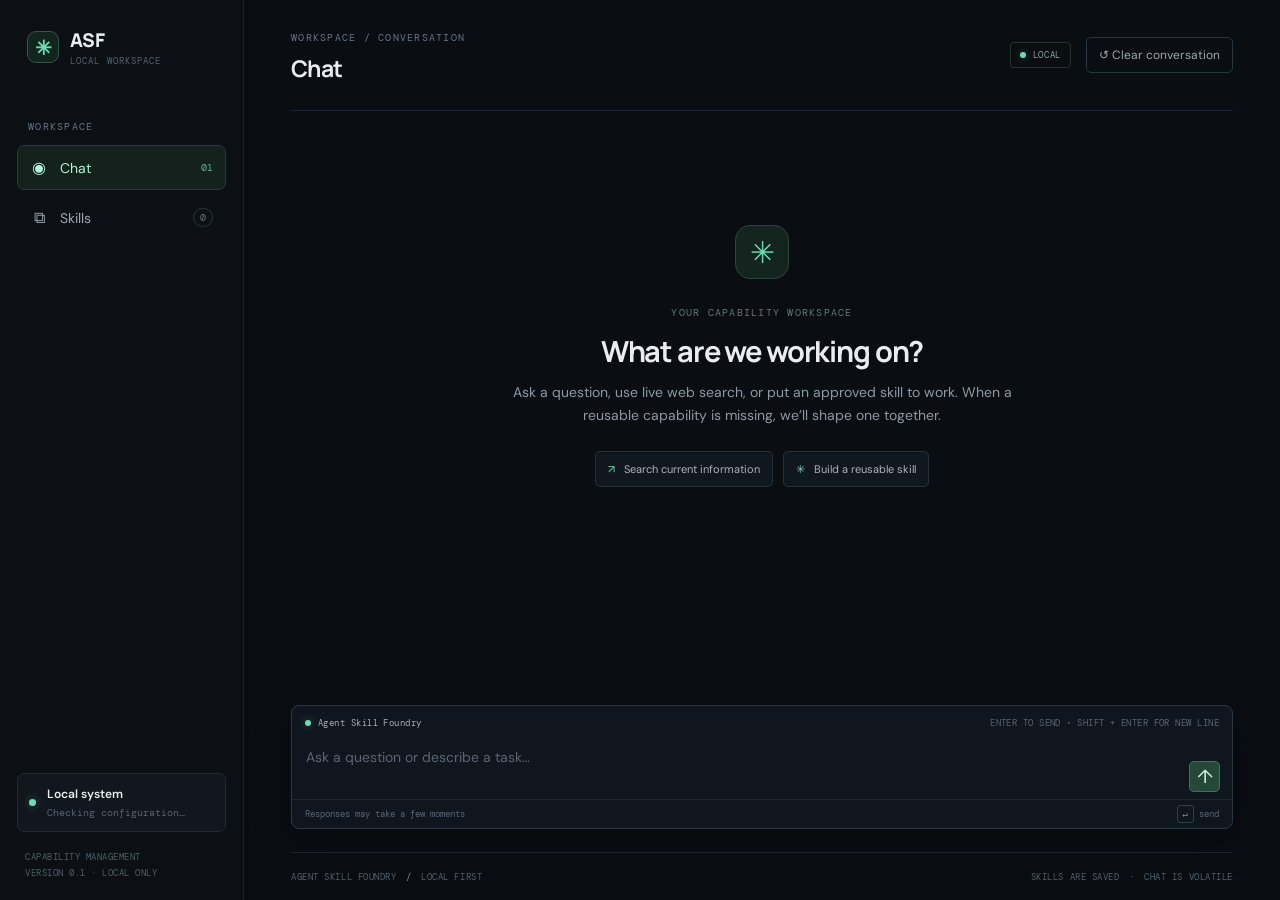
==== templates/index.html @ 78088520 "Init" ====
<!doctype html>
<html lang="en">
<head>
  <meta charset="utf-8"><meta name="viewport" content="width=device-width,initial-scale=1">
  <meta name="theme-color" content="#0a0d12"><title>Agent Skill Foundry</title>
  <link rel="stylesheet" href="/static/styles.css">
</head>
<body>
  <div class="shell">
    <aside class="rail">
      <a class="brand" href="#chat" aria-label="Agent Skill Foundry home"><span class="brand-mark">✳</span><span>ASF<span class="brand-caption">LOCAL WORKSPACE</span></span></a>
      <div class="rail-label">WORKSPACE</div>
      <nav class="nav" aria-label="Main navigation">
        <button class="nav-item active" data-view="chat"><span class="nav-icon">◉</span> Chat <span class="nav-key">01</span></button>
        <button class="nav-item" data-view="skills"><span class="nav-icon">⧉</span> Skills <span id="skill-count" class="nav-count">0</span></button>
      </nav>
      <div class="rail-bottom"><div class="system-card"><span class="pulse"></span><div><strong>Local system</strong><small id="system-state">Checking configuration…</small></div></div><div class="rail-footer">CAPABILITY MANAGEMENT<br>VERSION 0.1 · LOCAL ONLY</div></div>
    </aside>
    <main class="main">
      <header class="topbar"><div><span class="eyebrow" id="page-eyebrow">WORKSPACE / CONVERSATION</span><h1 id="page-title">Chat</h1></div><div class="top-actions"><span class="local-badge"><span></span>LOCAL</span><button id="clear-chat" class="button button-quiet"><span>↺</span> Clear conversation</button></div></header>
      <section id="config-banner" class="config-banner hidden" role="status"><span class="config-icon">!</span><div><strong>Finish setup to enable the agent</strong><p id="config-copy">Add provider credentials in .env.</p></div><code>new/.env</code></section>
      <section id="chat-view" class="view chat-view">
        <div id="messages" class="messages" aria-live="polite"><div class="welcome"><div class="welcome-glyph">✳</div><span class="eyebrow">YOUR CAPABILITY WORKSPACE</span><h2>What are we working on?</h2><p>Ask a question, use live web search, or put an approved skill to work. When a reusable capability is missing, we’ll shape one together.</p><div class="suggestions"><button data-prompt="Search the web for the latest Python 3.14 release notes and cite your sources."><span>↗</span> Search current information</button><button data-prompt="Help me make a reusable capability for a task I do often."><span>✳</span> Build a reusable skill</button></div></div></div>
        <div id="draft-host"></div>
        <form id="chat-form" class="composer"><div class="composer-meta"><span><span class="composer-dot"></span> Agent Skill Foundry</span><span>ENTER TO SEND <b>·</b> SHIFT + ENTER FOR NEW LINE</span></div><div class="composer-box"><label class="sr-only" for="chat-input">Message the agent</label><textarea id="chat-input" rows="2" placeholder="Ask a question or describe a task…" required></textarea><button class="send-button" aria-label="Send message">↑</button></div><div class="composer-bottom"><span>Responses may take a few moments</span><span><kbd>↵</kbd> send</span></div></form>
      </section>
      <section id="skills-view" class="view skills-view hidden"><div class="skills-layout"><div class="library-pane"><div class="library-heading"><div><span class="eyebrow">CAPABILITY LIBRARY</span><h2>Skills</h2></div><button class="button button-primary" id="new-skill">＋ New skill</button></div><p class="subtle">Approved capabilities your agent can reuse.</p><div class="library-tools"><label class="search-box"><span>⌕</span><input id="skill-search" placeholder="Find a capability…" aria-label="Search skills"></label><select id="status-filter" aria-label="Filter by lifecycle status"><option value="">All statuses</option><option>approved</option><option>deprecated</option></select></div><div id="skill-list" class="skill-list"></div><div id="empty-skills" class="empty-library"><span>⧉</span><strong>Your library is ready</strong><p>Reusable capabilities that pass review will appear here.</p></div></div><article id="skill-detail" class="detail-pane"><div class="detail-placeholder"><div class="placeholder-icon">✳</div><span class="eyebrow">SKILL DETAILS</span><h3>Choose a capability</h3><p>Review its instructions, inputs, validation evidence and version history.</p></div></article></div></section>
      <footer class="app-footer"><span>AGENT SKILL FOUNDRY <span class="footer-sep">/</span> LOCAL FIRST</span><span>SKILLS ARE SAVED <span class="footer-sep">·</span> CHAT IS VOLATILE</span></footer>
    </main>
  </div>
  <script src="/static/app.js" defer></script>
</body>
</html>
---- static/styles.css ----
@import url('https://fonts.googleapis.com/css2?family=DM+Mono:wght@400;500&family=DM+Sans:wght@400;500;600;700&family=Manrope:wght@400;500;600;700;800&display=swap');
:root{--bg:#0a0d12;--panel:#10151c;--panel2:#131a22;--line:#202a35;--line2:#293541;--text:#e8edf0;--muted:#818d99;--faint:#566270;--mint:#6edcb3;--mint2:#b3f2d8;--orange:#eba466;--red:#f08a87;--mono:'DM Mono',monospace;--sans:'DM Sans',sans-serif;--display:'Manrope',var(--sans)}*{box-sizing:border-box}body{margin:0;background:var(--bg);color:var(--text);font:14px var(--sans);min-height:100vh}button,input,textarea,select{font:inherit}button{cursor:pointer;color:inherit}button:focus-visible,input:focus-visible,textarea:focus-visible,select:focus-visible{outline:2px solid var(--mint);outline-offset:2px}.shell{min-height:100vh;display:grid;grid-template-columns:244px 1fr}.rail{background:#0c1015;border-right:1px solid #1a222c;padding:27px 17px 19px;display:flex;flex-direction:column;min-height:100vh}.brand{display:flex;align-items:center;gap:11px;color:var(--text);text-decoration:none;font:800 19px var(--display);letter-spacing:-.6px;padding:0 10px}.brand-mark{display:grid;place-items:center;width:32px;height:32px;border:1px solid #335448;background:#11241d;color:var(--mint);border-radius:9px;font-size:20px}.brand-caption{display:block;color:var(--faint);font:9px var(--mono);letter-spacing:1.1px;margin-top:2px}.rail-label,.eyebrow{font:10px var(--mono);letter-spacing:1.25px;color:#687584}.rail-label{margin:53px 11px 12px}.nav{display:grid;gap:5px}.nav-item{border:1px solid transparent;background:transparent;color:#9ba6b1;display:flex;align-items:center;text-align:left;gap:12px;padding:11px 12px;border-radius:7px}.nav-item:hover{background:#121922;color:#dce3e7}.nav-item.active{background:#14221d;color:var(--mint2);border-color:#263b33}.nav-icon{width:18px;text-align:center;font-size:16px}.nav-key,.nav-count{margin-left:auto;font:10px var(--mono);color:#65717f}.nav-item.active .nav-key{color:#6eaa90}.nav-count{padding:2px 6px;border:1px solid #283440;border-radius:10px}.rail-bottom{margin-top:auto}.system-card{display:flex;align-items:center;gap:11px;background:#11171e;border:1px solid #202a35;border-radius:7px;padding:12px 11px}.pulse,.local-badge span,.composer-dot{width:7px;height:7px;background:var(--mint);border-radius:50%;box-shadow:0 0 9px #6edcb360}.system-card strong,.system-card small{display:block}.system-card strong{font-size:12px;font-weight:600}.system-card small{color:var(--faint);font:10px var(--mono);margin-top:4px}.rail-footer{font:9px/1.8 var(--mono);letter-spacing:.5px;color:#505d69;margin:17px 8px 0}.main{min-width:0;min-height:100vh;display:flex;flex-direction:column;padding:0 47px}.topbar{min-height:111px;border-bottom:1px solid #1d2630;display:flex;align-items:center;justify-content:space-between}.topbar h1{font:700 23px var(--display);letter-spacing:-.7px;margin:7px 0 0}.top-actions{display:flex;align-items:center;gap:15px}.local-badge{display:flex;align-items:center;gap:7px;color:#95a29d;border:1px solid #26342e;padding:6px 9px;border-radius:4px;font:9px var(--mono);letter-spacing:.7px}.local-badge span{width:6px;height:6px}.button{border:1px solid var(--line2);border-radius:5px;background:transparent;padding:9px 12px;font-size:12px;transition:.15s}.button:hover{border-color:#4d625b;background:#151d22}.button-quiet{color:#9da8b2}.button-primary{background:#17362a;border-color:#315745;color:var(--mint2)}.button-primary:hover{background:#214a38}.view{flex:1;min-height:0}.chat-view{height:calc(100vh - 159px);display:flex;flex-direction:column;max-width:970px;width:100%;margin:0 auto}.messages{flex:1;overflow:auto;padding:33px 5px 20px}.welcome{max-width:590px;margin:9vh auto 0;text-align:center}.welcome-glyph{width:54px;height:54px;margin:0 auto 23px;border-radius:15px;background:#14241e;border:1px solid #2b473b;display:grid;place-items:center;color:var(--mint);font-size:30px}.welcome h2{font:700 29px var(--display);letter-spacing:-1.15px;margin:11px 0 10px}.welcome p{max-width:500px;color:#8d99a4;line-height:1.65;margin:0 auto}.suggestions{display:flex;justify-content:center;gap:10px;margin-top:24px;flex-wrap:wrap}.suggestions button{background:#11171e;border:1px solid #26313b;color:#aab4bc;border-radius:5px;padding:10px 12px;font-size:11px}.suggestions button:hover{border-color:#3c594c;color:var(--mint2)}.suggestions button span{color:var(--mint);margin-right:6px}.composer{border:1px solid #2b3843;background:#10161d;border-radius:8px;margin:12px 0 23px;box-shadow:0 12px 36px #0004}.composer-meta,.composer-bottom{display:flex;justify-content:space-between;padding:11px 13px;color:#73808b;font:9px var(--mono);letter-spacing:.45px}.composer-meta span:first-child{display:flex;align-items:center;gap:7px;color:#a6b0b7}.composer-dot{width:6px;height:6px}.composer-meta span:last-child{color:#586574}.composer-meta b{color:#4a5663}.composer-box{display:flex;align-items:flex-end;gap:12px;padding:0 12px 0 14px}.composer textarea{resize:none;flex:1;background:transparent;color:var(--text);border:0;padding:7px 0 10px;line-height:1.5;min-height:47px;max-height:160px;outline:none}.composer textarea::placeholder{color:#596572}.send-button{width:31px;height:31px;margin-bottom:7px;border:1px solid #42715b;border-radius:5px;background:#244938;color:#ccf4df;font-size:19px;line-height:1}.composer-bottom{border-top:1px solid #1d2731;padding:8px 13px;color:#586573;letter-spacing:0}.composer-bottom kbd{border:1px solid #33404b;border-radius:3px;padding:2px 5px;font:9px var(--mono);color:#88949d}.message{max-width:82%;margin:0 0 15px;display:flex;gap:10px;align-items:flex-start}.message.user{margin-left:auto;flex-direction:row-reverse}.avatar{width:27px;height:27px;flex:none;border-radius:7px;display:grid;place-items:center;color:var(--mint);background:#14241e;border:1px solid #2a4237}.user .avatar{color:#aab6c1;background:#1a222c;border-color:#303d49;font-size:11px}.bubble{white-space:pre-wrap;line-height:1.65;padding:10px 13px;border:1px solid #202b35;border-radius:3px 8px 8px 8px;background:#121820;color:#d2d9dd;overflow-wrap:anywhere}.user .bubble{background:#1b252e;border-color:#2b3945;border-radius:8px 3px 8px 8px}.bubble a{color:var(--mint2)}.thinking{color:#8c9a9d;font:11px var(--mono);padding:9px}.config-banner{display:flex;align-items:center;gap:14px;margin:18px auto 0;width:min(970px,100%);padding:12px 14px;border:1px solid #4c3928;background:#211a13;border-radius:6px;color:#f0c79d}.config-icon{display:grid;place-items:center;border:1px solid #79532f;border-radius:50%;width:21px;height:21px;font:12px var(--mono)}.config-banner strong{font-size:12px}.config-banner p{margin:4px 0 0;color:#bc9e7e;font-size:11px}.config-banner code{margin-left:auto;color:#dab48c;font:10px var(--mono)}.hidden{display:none!important}.app-footer{height:48px;flex:none;border-top:1px solid #1d2630;display:flex;align-items:center;justify-content:space-between;color:#53606c;font:9px var(--mono);letter-spacing:.55px}.footer-sep{color:#819089;margin:0 4px}.skills-view{padding:30px 0 36px}.skills-layout{display:grid;grid-template-columns:minmax(280px,350px) minmax(0,1fr);gap:20px;max-width:1320px;height:100%;margin:0 auto}.library-pane,.detail-pane{background:#0f141a;border:1px solid #202a34;border-radius:7px;min-height:520px}.library-pane{padding:20px 16px;display:flex;flex-direction:column}.library-heading{display:flex;align-items:center;justify-content:space-between}.library-heading h2{font:700 22px var(--display);margin:5px 0 0}.subtle{color:#7e8a95;font-size:11px;margin:10px 0 18px}.library-tools{display:flex;gap:7px}.search-box{display:flex;align-items:center;gap:8px;flex:1;background:#0b0f14;border:1px solid #28333e;border-radius:4px;padding:0 9px;color:#85919c}.search-box input{min-width:0;width:100%;height:34px;color:#dce2e5;background:transparent;border:0;outline:none;font-size:11px}.search-box input::placeholder{color:#586471}.library-tools select{background:#11171d;border:1px solid #29343f;color:#9ba7b0;border-radius:4px;font-size:10px;padding:0 7px}.skill-list{display:grid;gap:7px;margin-top:15px;overflow:auto}.skill-card{border:1px solid #26313b;background:#11171e;border-radius:5px;padding:11px;cursor:pointer}.skill-card:hover,.skill-card.selected{border-color:#446554;background:#14201b}.skill-card-top{display:flex;align-items:center;gap:7px}.skill-card strong{font-size:12px;font-weight:600}.status-pill{font:8px var(--mono);letter-spacing:.4px;text-transform:uppercase;border-radius:10px;padding:3px 6px;background:#193528;color:#87ddb7}.status-pill.deprecated{background:#30241b;color:#e4b284}.version{margin-left:auto;color:#74818d;font:9px var(--mono)}.skill-card p{margin:7px 0 0;color:#86929d;font-size:10px;line-height:1.5}.empty-library{margin:auto;text-align:center;padding:34px 10px;color:#74818d}.empty-library span{display:grid;place-items:center;margin:0 auto 13px;width:38px;height:38px;border:1px solid #2b3843;border-radius:10px;color:#84948e;font-size:18px}.empty-library strong{color:#aab4ba;font-size:12px}.empty-library p{max-width:210px;margin:7px auto;line-height:1.55;font-size:10px}.detail-pane{padding:22px 23px;overflow:auto}.detail-placeholder{height:100%;min-height:420px;display:flex;flex-direction:column;align-items:center;justify-content:center;text-align:center;color:#788591}.placeholder-icon{width:45px;height:45px;border:1px solid #2a3f35;background:#15221c;border-radius:12px;color:var(--mint);font-size:23px;display:grid;place-items:center;margin-bottom:17px}.detail-placeholder h3{font:600 17px var(--display);color:#cbd3d7;margin:12px 0 5px}.detail-placeholder p{max-width:320px;font-size:11px;line-height:1.6}.detail-head{display:flex;justify-content:space-between;gap:12px;align-items:flex-start;border-bottom:1px solid #242e38;padding-bottom:17px}.detail-head h2{font:700 20px var(--display);margin:5px 0 6px}.detail-head p{margin:0;color:#8b97a1;font-size:11px;line-height:1.5}.detail-actions{display:flex;gap:6px;flex-wrap:wrap;justify-content:flex-end}.danger{color:#ed9c96;border-color:#573634}.detail-section{margin-top:18px}.detail-section h3{font:10px var(--mono);letter-spacing:.9px;text-transform:uppercase;color:#85918f;margin:0 0 9px}.detail-section p,.detail-section li{color:#bac3c8;font-size:11px;line-height:1.65}.detail-section pre,.draft-form textarea,.draft-form input,.draft-form select,.draft-form .field-area{width:100%;background:#0a0e13;border:1px solid #29343e;border-radius:4px;color:#cbd5d9;padding:10px;font:11px/1.55 var(--mono);white-space:pre-wrap;overflow:auto}.detail-section pre{max-height:300px}.kv-grid{display:grid;grid-template-columns:repeat(2,minmax(0,1fr));gap:8px}.kv{padding:10px;border:1px solid #222d37;background:#11171e;border-radius:4px}.kv span{display:block;color:#697684;font:9px var(--mono);text-transform:uppercase;letter-spacing:.5px}.kv strong{display:block;color:#c1cbd0;font-size:11px;margin-top:6px;overflow-wrap:anywhere}.history-item{border-left:1px solid #436551;padding:2px 0 8px 11px;margin-left:4px}.history-item strong{font:10px var(--mono);color:var(--mint2)}.history-item small{display:block;color:#7d8994;margin-top:4px;font-size:10px}.draft-card{border:1px solid #59472f;border-radius:7px;background:#17140f;margin:0 0 16px;overflow:hidden}.draft-head{padding:12px 14px;border-bottom:1px solid #413322;display:flex;justify-content:space-between;align-items:center}.draft-head strong{font:12px var(--mono);letter-spacing:.3px;color:#eac08b}.draft-head small{color:#99876e;font:9px var(--mono)}.draft-body{padding:14px}.draft-form{display:grid;grid-template-columns:1fr 1fr;gap:10px}.field{display:grid;gap:5px}.field.full{grid-column:1/-1}.field label{font:9px var(--mono);text-transform:uppercase;letter-spacing:.6px;color:#a28e70}.draft-form input,.draft-form textarea,.draft-form select{font:11px var(--sans);min-height:34px;resize:vertical}.draft-form textarea.code{min-height:200px;font:10px/1.5 var(--mono)}.draft-form textarea.mid{min-height:72px}.test-context{padding:10px;border:1px solid #453721;border-radius:4px;color:#c3ae8e;background:#1c1812;font:10px/1.5 var(--mono);white-space:pre-wrap}.test-result{padding:10px;border:1px solid #344c3d;background:#121b16;border-radius:4px;color:#aacbb7;white-space:pre-wrap;font:10px/1.5 var(--mono);margin-top:9px}.test-result.fail{border-color:#633c36;background:#1d1514;color:#e5a49b}.draft-feedback{width:100%;min-height:60px;background:#0e1115;border:1px solid #4a3b2a;border-radius:4px;color:#e4ddcf;padding:9px;font-size:11px;resize:vertical}.draft-actions{display:flex;gap:7px;justify-content:flex-end;margin-top:11px}.button-warn{background:#3a2b18;border-color:#75552d;color:#f0c88d}.button-danger{background:#261717;border-color:#583431;color:#e9a09a}.draft-diff{display:grid;grid-template-columns:1fr 1fr;gap:7px}.draft-diff pre{margin:0;max-height:140px;overflow:auto;padding:8px;border:1px solid #343c40;background:#0d1115;color:#b9c4c6;font:9px var(--mono)}.sr-only{position:absolute;width:1px;height:1px;padding:0;margin:-1px;overflow:hidden;clip:rect(0,0,0,0);white-space:nowrap;border:0}@media(max-width:900px){.shell{grid-template-columns:205px 1fr}.main{padding:0 24px}.skills-layout{grid-template-columns:270px minmax(0,1fr)}}@media(max-width:680px){.shell{display:block}.rail{min-height:0;height:61px;padding:9px 13px;display:flex;flex-direction:row;align-items:center;justify-content:space-between;border-right:0;border-bottom:1px solid #1a222c}.brand{font-size:16px}.brand-mark{width:29px;height:29px}.brand-caption,.rail-label,.rail-bottom{display:none}.nav{display:flex;gap:4px}.nav-item{padding:8px;font-size:11px;gap:5px}.nav-key{display:none}.nav-count{padding:1px 5px}.main{padding:0 14px}.topbar{min-height:83px}.topbar h1{font-size:19px}.top-actions{gap:7px}.local-badge{display:none}.button-quiet{padding:8px;font-size:10px}.chat-view{height:calc(100vh - 137px)}.messages{padding-top:20px}.welcome{margin-top:7vh}.welcome h2{font-size:24px}.welcome p{font-size:12px}.suggestions{display:grid}.suggestions button{width:100%;text-align:left}.composer-meta span:last-child{font-size:8px}.composer-bottom{font-size:8px}.app-footer{font-size:7px}.skills-view{padding:14px 0}.skills-layout{display:flex;flex-direction:column;gap:10px}.library-pane{min-height:320px;max-height:46vh;padding:14px}.detail-pane{min-height:400px;padding:15px}.skill-list{max-height:170px}.detail-head{display:block}.detail-actions{justify-content:flex-start;margin-top:12px}.draft-form,.kv-grid{grid-template-columns:1fr}.draft-diff{grid-template-columns:1fr}.field.full{grid-column:auto}.draft-actions{flex-wrap:wrap}.message{max-width:95%}}
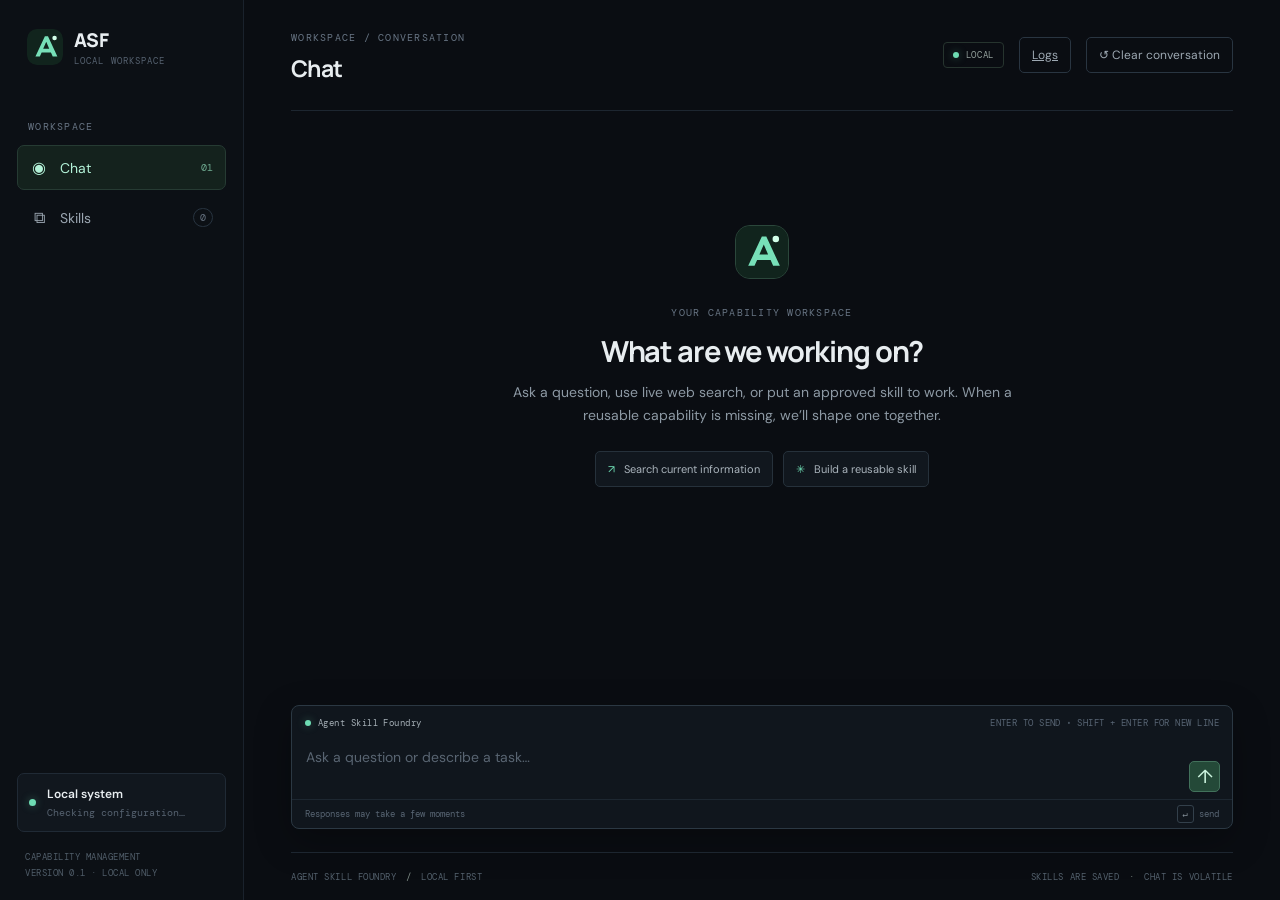
==== commit 6604e912: "feat(observability): add structured logging dashboard and multi-provider LLM support - Add observabi" ====
--- a/templates/index.html
+++ b/templates/index.html
@@ -3,12 +3,14 @@
 <head>
   <meta charset="utf-8"><meta name="viewport" content="width=device-width,initial-scale=1">
   <meta name="theme-color" content="#0a0d12"><title>Agent Skill Foundry</title>
-  <link rel="stylesheet" href="/static/styles.css">
+  <link rel="icon" type="image/svg+xml" href="/static/asf-mark.svg?v=1">
+  <link rel="stylesheet" href="/static/styles.css?v=6">
+  <style>.brand-mark{display:block;width:36px;height:36px;border:0;background:none;border-radius:10px;object-fit:cover}.welcome-glyph{padding:0;overflow:hidden}.welcome-glyph img{width:100%;height:100%;display:block;object-fit:cover}</style>
 </head>
 <body>
   <div class="shell">
     <aside class="rail">
-      <a class="brand" href="#chat" aria-label="Agent Skill Foundry home"><span class="brand-mark">✳</span><span>ASF<span class="brand-caption">LOCAL WORKSPACE</span></span></a>
+      <a class="brand" href="#chat" aria-label="Agent Skill Foundry home"><img class="brand-mark" src="/static/asf-mark.svg" alt=""><span>ASF<span class="brand-caption">LOCAL WORKSPACE</span></span></a>
       <div class="rail-label">WORKSPACE</div>
       <nav class="nav" aria-label="Main navigation">
         <button class="nav-item active" data-view="chat"><span class="nav-icon">◉</span> Chat <span class="nav-key">01</span></button>
@@ -17,10 +19,10 @@
       <div class="rail-bottom"><div class="system-card"><span class="pulse"></span><div><strong>Local system</strong><small id="system-state">Checking configuration…</small></div></div><div class="rail-footer">CAPABILITY MANAGEMENT<br>VERSION 0.1 · LOCAL ONLY</div></div>
     </aside>
     <main class="main">
-      <header class="topbar"><div><span class="eyebrow" id="page-eyebrow">WORKSPACE / CONVERSATION</span><h1 id="page-title">Chat</h1></div><div class="top-actions"><span class="local-badge"><span></span>LOCAL</span><button id="clear-chat" class="button button-quiet"><span>↺</span> Clear conversation</button></div></header>
-      <section id="config-banner" class="config-banner hidden" role="status"><span class="config-icon">!</span><div><strong>Finish setup to enable the agent</strong><p id="config-copy">Add provider credentials in .env.</p></div><code>new/.env</code></section>
+      <header class="topbar"><div><span class="eyebrow" id="page-eyebrow">WORKSPACE / CONVERSATION</span><h1 id="page-title">Chat</h1></div><div class="top-actions"><span class="local-badge"><span></span>LOCAL</span><a class="button button-quiet" href="/logs">Logs</a><button id="clear-chat" class="button button-quiet"><span>↺</span> Clear conversation</button></div></header>
+      <section id="config-banner" class="config-banner hidden" role="status"><span class="config-icon">!</span><div><strong>Set up your model provider</strong><p id="config-copy">Add an OpenAI-compatible endpoint, key, and model.</p></div><button class="button" id="open-settings">Configure</button></section>
       <section id="chat-view" class="view chat-view">
-        <div id="messages" class="messages" aria-live="polite"><div class="welcome"><div class="welcome-glyph">✳</div><span class="eyebrow">YOUR CAPABILITY WORKSPACE</span><h2>What are we working on?</h2><p>Ask a question, use live web search, or put an approved skill to work. When a reusable capability is missing, we’ll shape one together.</p><div class="suggestions"><button data-prompt="Search the web for the latest Python 3.14 release notes and cite your sources."><span>↗</span> Search current information</button><button data-prompt="Help me make a reusable capability for a task I do often."><span>✳</span> Build a reusable skill</button></div></div></div>
+        <div id="messages" class="messages" aria-live="polite"><div class="welcome"><div class="welcome-glyph"><img src="/static/asf-mark.svg" alt="Agent Skill Foundry"></div><span class="eyebrow">YOUR CAPABILITY WORKSPACE</span><h2>What are we working on?</h2><p>Ask a question, use live web search, or put an approved skill to work. When a reusable capability is missing, we’ll shape one together.</p><div class="suggestions"><button data-prompt="Search the web for the latest Python 3.14 release notes and cite your sources."><span>↗</span> Search current information</button><button data-prompt="Help me make a reusable capability for a task I do often."><span>✳</span> Build a reusable skill</button></div></div></div>
         <div id="draft-host"></div>
         <form id="chat-form" class="composer"><div class="composer-meta"><span><span class="composer-dot"></span> Agent Skill Foundry</span><span>ENTER TO SEND <b>·</b> SHIFT + ENTER FOR NEW LINE</span></div><div class="composer-box"><label class="sr-only" for="chat-input">Message the agent</label><textarea id="chat-input" rows="2" placeholder="Ask a question or describe a task…" required></textarea><button class="send-button" aria-label="Send message">↑</button></div><div class="composer-bottom"><span>Responses may take a few moments</span><span><kbd>↵</kbd> send</span></div></form>
       </section>
@@ -28,6 +30,7 @@
       <footer class="app-footer"><span>AGENT SKILL FOUNDRY <span class="footer-sep">/</span> LOCAL FIRST</span><span>SKILLS ARE SAVED <span class="footer-sep">·</span> CHAT IS VOLATILE</span></footer>
     </main>
   </div>
-  <script src="/static/app.js" defer></script>
+  <dialog id="settings-dialog" class="settings-dialog"><form id="settings-form"><div class="library-heading"><div><span class="eyebrow">MODEL PROVIDER</span><h2>Connection settings</h2></div><button type="button" id="close-settings" class="button">Close</button></div><p class="subtle">Choose your usual OpenAI-compatible endpoint or switch to Azure OpenAI for demos.</p><div class="field"><label for="provider-type">Provider</label><select id="provider-type"><option value="openai_compatible">OpenAI-compatible endpoint</option><option value="azure_openai">Azure OpenAI (demo)</option></select></div><div class="field"><label id="provider-url-label" for="provider-url">Base URL</label><input id="provider-url" type="url" placeholder="https://api.openai.com/v1" required></div><div class="field"><label for="provider-key" id="provider-key-label">API key</label><input id="provider-key" type="password" placeholder="Saved locally in .env" autocomplete="new-password"></div><div class="field"><label id="provider-model-label" for="provider-model">Model name</label><input id="provider-model" placeholder="gpt-4o-mini" required></div><div id="azure-version-field" class="field hidden"><label for="provider-api-version">Azure API version</label><input id="provider-api-version" placeholder="2024-08-01-preview"></div><p id="azure-note" class="subtle hidden">GPT-5 needs an API version that supports max_completion_tokens. Try v1 for the Azure /openai/v1 route, or select a newer dated version supported by your deployment.</p><p id="settings-result" class="subtle"></p><button class="button button-primary" type="submit">Save and connect</button></form></dialog>
+  <script src="/static/app.js?v=8" defer></script>
 </body>
 </html>
--- a/static/styles.css
+++ b/static/styles.css
@@ -1,2 +1,4 @@
 @import url('https://fonts.googleapis.com/css2?family=DM+Mono:wght@400;500&family=DM+Sans:wght@400;500;600;700&family=Manrope:wght@400;500;600;700;800&display=swap');
 :root{--bg:#0a0d12;--panel:#10151c;--panel2:#131a22;--line:#202a35;--line2:#293541;--text:#e8edf0;--muted:#818d99;--faint:#566270;--mint:#6edcb3;--mint2:#b3f2d8;--orange:#eba466;--red:#f08a87;--mono:'DM Mono',monospace;--sans:'DM Sans',sans-serif;--display:'Manrope',var(--sans)}*{box-sizing:border-box}body{margin:0;background:var(--bg);color:var(--text);font:14px var(--sans);min-height:100vh}button,input,textarea,select{font:inherit}button{cursor:pointer;color:inherit}button:focus-visible,input:focus-visible,textarea:focus-visible,select:focus-visible{outline:2px solid var(--mint);outline-offset:2px}.shell{min-height:100vh;display:grid;grid-template-columns:244px 1fr}.rail{background:#0c1015;border-right:1px solid #1a222c;padding:27px 17px 19px;display:flex;flex-direction:column;min-height:100vh}.brand{display:flex;align-items:center;gap:11px;color:var(--text);text-decoration:none;font:800 19px var(--display);letter-spacing:-.6px;padding:0 10px}.brand-mark{display:grid;place-items:center;width:32px;height:32px;border:1px solid #335448;background:#11241d;color:var(--mint);border-radius:9px;font-size:20px}.brand-caption{display:block;color:var(--faint);font:9px var(--mono);letter-spacing:1.1px;margin-top:2px}.rail-label,.eyebrow{font:10px var(--mono);letter-spacing:1.25px;color:#687584}.rail-label{margin:53px 11px 12px}.nav{display:grid;gap:5px}.nav-item{border:1px solid transparent;background:transparent;color:#9ba6b1;display:flex;align-items:center;text-align:left;gap:12px;padding:11px 12px;border-radius:7px}.nav-item:hover{background:#121922;color:#dce3e7}.nav-item.active{background:#14221d;color:var(--mint2);border-color:#263b33}.nav-icon{width:18px;text-align:center;font-size:16px}.nav-key,.nav-count{margin-left:auto;font:10px var(--mono);color:#65717f}.nav-item.active .nav-key{color:#6eaa90}.nav-count{padding:2px 6px;border:1px solid #283440;border-radius:10px}.rail-bottom{margin-top:auto}.system-card{display:flex;align-items:center;gap:11px;background:#11171e;border:1px solid #202a35;border-radius:7px;padding:12px 11px}.pulse,.local-badge span,.composer-dot{width:7px;height:7px;background:var(--mint);border-radius:50%;box-shadow:0 0 9px #6edcb360}.system-card strong,.system-card small{display:block}.system-card strong{font-size:12px;font-weight:600}.system-card small{color:var(--faint);font:10px var(--mono);margin-top:4px}.rail-footer{font:9px/1.8 var(--mono);letter-spacing:.5px;color:#505d69;margin:17px 8px 0}.main{min-width:0;min-height:100vh;display:flex;flex-direction:column;padding:0 47px}.topbar{min-height:111px;border-bottom:1px solid #1d2630;display:flex;align-items:center;justify-content:space-between}.topbar h1{font:700 23px var(--display);letter-spacing:-.7px;margin:7px 0 0}.top-actions{display:flex;align-items:center;gap:15px}.local-badge{display:flex;align-items:center;gap:7px;color:#95a29d;border:1px solid #26342e;padding:6px 9px;border-radius:4px;font:9px var(--mono);letter-spacing:.7px}.local-badge span{width:6px;height:6px}.button{border:1px solid var(--line2);border-radius:5px;background:transparent;padding:9px 12px;font-size:12px;transition:.15s}.button:hover{border-color:#4d625b;background:#151d22}.button-quiet{color:#9da8b2}.button-primary{background:#17362a;border-color:#315745;color:var(--mint2)}.button-primary:hover{background:#214a38}.view{flex:1;min-height:0}.chat-view{height:calc(100vh - 159px);display:flex;flex-direction:column;max-width:970px;width:100%;margin:0 auto}.messages{flex:1;overflow:auto;padding:33px 5px 20px}.welcome{max-width:590px;margin:9vh auto 0;text-align:center}.welcome-glyph{width:54px;height:54px;margin:0 auto 23px;border-radius:15px;background:#14241e;border:1px solid #2b473b;display:grid;place-items:center;color:var(--mint);font-size:30px}.welcome h2{font:700 29px var(--display);letter-spacing:-1.15px;margin:11px 0 10px}.welcome p{max-width:500px;color:#8d99a4;line-height:1.65;margin:0 auto}.suggestions{display:flex;justify-content:center;gap:10px;margin-top:24px;flex-wrap:wrap}.suggestions button{background:#11171e;border:1px solid #26313b;color:#aab4bc;border-radius:5px;padding:10px 12px;font-size:11px}.suggestions button:hover{border-color:#3c594c;color:var(--mint2)}.suggestions button span{color:var(--mint);margin-right:6px}.composer{border:1px solid #2b3843;background:#10161d;border-radius:8px;margin:12px 0 23px;box-shadow:0 12px 36px #0004}.composer-meta,.composer-bottom{display:flex;justify-content:space-between;padding:11px 13px;color:#73808b;font:9px var(--mono);letter-spacing:.45px}.composer-meta span:first-child{display:flex;align-items:center;gap:7px;color:#a6b0b7}.composer-dot{width:6px;height:6px}.composer-meta span:last-child{color:#586574}.composer-meta b{color:#4a5663}.composer-box{display:flex;align-items:flex-end;gap:12px;padding:0 12px 0 14px}.composer textarea{resize:none;flex:1;background:transparent;color:var(--text);border:0;padding:7px 0 10px;line-height:1.5;min-height:47px;max-height:160px;outline:none}.composer textarea::placeholder{color:#596572}.send-button{width:31px;height:31px;margin-bottom:7px;border:1px solid #42715b;border-radius:5px;background:#244938;color:#ccf4df;font-size:19px;line-height:1}.composer-bottom{border-top:1px solid #1d2731;padding:8px 13px;color:#586573;letter-spacing:0}.composer-bottom kbd{border:1px solid #33404b;border-radius:3px;padding:2px 5px;font:9px var(--mono);color:#88949d}.message{max-width:82%;margin:0 0 15px;display:flex;gap:10px;align-items:flex-start}.message.user{margin-left:auto;flex-direction:row-reverse}.avatar{width:27px;height:27px;flex:none;border-radius:7px;display:grid;place-items:center;color:var(--mint);background:#14241e;border:1px solid #2a4237}.user .avatar{color:#aab6c1;background:#1a222c;border-color:#303d49;font-size:11px}.bubble{white-space:pre-wrap;line-height:1.65;padding:10px 13px;border:1px solid #202b35;border-radius:3px 8px 8px 8px;background:#121820;color:#d2d9dd;overflow-wrap:anywhere}.user .bubble{background:#1b252e;border-color:#2b3945;border-radius:8px 3px 8px 8px}.bubble a{color:var(--mint2)}.thinking{color:#8c9a9d;font:11px var(--mono);padding:9px}.config-banner{display:flex;align-items:center;gap:14px;margin:18px auto 0;width:min(970px,100%);padding:12px 14px;border:1px solid #4c3928;background:#211a13;border-radius:6px;color:#f0c79d}.config-icon{display:grid;place-items:center;border:1px solid #79532f;border-radius:50%;width:21px;height:21px;font:12px var(--mono)}.config-banner strong{font-size:12px}.config-banner p{margin:4px 0 0;color:#bc9e7e;font-size:11px}.config-banner code{margin-left:auto;color:#dab48c;font:10px var(--mono)}.hidden{display:none!important}.app-footer{height:48px;flex:none;border-top:1px solid #1d2630;display:flex;align-items:center;justify-content:space-between;color:#53606c;font:9px var(--mono);letter-spacing:.55px}.footer-sep{color:#819089;margin:0 4px}.skills-view{padding:30px 0 36px}.skills-layout{display:grid;grid-template-columns:minmax(280px,350px) minmax(0,1fr);gap:20px;max-width:1320px;height:100%;margin:0 auto}.library-pane,.detail-pane{background:#0f141a;border:1px solid #202a34;border-radius:7px;min-height:520px}.library-pane{padding:20px 16px;display:flex;flex-direction:column}.library-heading{display:flex;align-items:center;justify-content:space-between}.library-heading h2{font:700 22px var(--display);margin:5px 0 0}.subtle{color:#7e8a95;font-size:11px;margin:10px 0 18px}.library-tools{display:flex;gap:7px}.search-box{display:flex;align-items:center;gap:8px;flex:1;background:#0b0f14;border:1px solid #28333e;border-radius:4px;padding:0 9px;color:#85919c}.search-box input{min-width:0;width:100%;height:34px;color:#dce2e5;background:transparent;border:0;outline:none;font-size:11px}.search-box input::placeholder{color:#586471}.library-tools select{background:#11171d;border:1px solid #29343f;color:#9ba7b0;border-radius:4px;font-size:10px;padding:0 7px}.skill-list{display:grid;gap:7px;margin-top:15px;overflow:auto}.skill-card{border:1px solid #26313b;background:#11171e;border-radius:5px;padding:11px;cursor:pointer}.skill-card:hover,.skill-card.selected{border-color:#446554;background:#14201b}.skill-card-top{display:flex;align-items:center;gap:7px}.skill-card strong{font-size:12px;font-weight:600}.status-pill{font:8px var(--mono);letter-spacing:.4px;text-transform:uppercase;border-radius:10px;padding:3px 6px;background:#193528;color:#87ddb7}.status-pill.deprecated{background:#30241b;color:#e4b284}.version{margin-left:auto;color:#74818d;font:9px var(--mono)}.skill-card p{margin:7px 0 0;color:#86929d;font-size:10px;line-height:1.5}.empty-library{margin:auto;text-align:center;padding:34px 10px;color:#74818d}.empty-library span{display:grid;place-items:center;margin:0 auto 13px;width:38px;height:38px;border:1px solid #2b3843;border-radius:10px;color:#84948e;font-size:18px}.empty-library strong{color:#aab4ba;font-size:12px}.empty-library p{max-width:210px;margin:7px auto;line-height:1.55;font-size:10px}.detail-pane{padding:22px 23px;overflow:auto}.detail-placeholder{height:100%;min-height:420px;display:flex;flex-direction:column;align-items:center;justify-content:center;text-align:center;color:#788591}.placeholder-icon{width:45px;height:45px;border:1px solid #2a3f35;background:#15221c;border-radius:12px;color:var(--mint);font-size:23px;display:grid;place-items:center;margin-bottom:17px}.detail-placeholder h3{font:600 17px var(--display);color:#cbd3d7;margin:12px 0 5px}.detail-placeholder p{max-width:320px;font-size:11px;line-height:1.6}.detail-head{display:flex;justify-content:space-between;gap:12px;align-items:flex-start;border-bottom:1px solid #242e38;padding-bottom:17px}.detail-head h2{font:700 20px var(--display);margin:5px 0 6px}.detail-head p{margin:0;color:#8b97a1;font-size:11px;line-height:1.5}.detail-actions{display:flex;gap:6px;flex-wrap:wrap;justify-content:flex-end}.danger{color:#ed9c96;border-color:#573634}.detail-section{margin-top:18px}.detail-section h3{font:10px var(--mono);letter-spacing:.9px;text-transform:uppercase;color:#85918f;margin:0 0 9px}.detail-section p,.detail-section li{color:#bac3c8;font-size:11px;line-height:1.65}.detail-section pre,.draft-form textarea,.draft-form input,.draft-form select,.draft-form .field-area{width:100%;background:#0a0e13;border:1px solid #29343e;border-radius:4px;color:#cbd5d9;padding:10px;font:11px/1.55 var(--mono);white-space:pre-wrap;overflow:auto}.detail-section pre{max-height:300px}.kv-grid{display:grid;grid-template-columns:repeat(2,minmax(0,1fr));gap:8px}.kv{padding:10px;border:1px solid #222d37;background:#11171e;border-radius:4px}.kv span{display:block;color:#697684;font:9px var(--mono);text-transform:uppercase;letter-spacing:.5px}.kv strong{display:block;color:#c1cbd0;font-size:11px;margin-top:6px;overflow-wrap:anywhere}.history-item{border-left:1px solid #436551;padding:2px 0 8px 11px;margin-left:4px}.history-item strong{font:10px var(--mono);color:var(--mint2)}.history-item small{display:block;color:#7d8994;margin-top:4px;font-size:10px}.draft-card{border:1px solid #59472f;border-radius:7px;background:#17140f;margin:0 0 16px;overflow:hidden}.draft-head{padding:12px 14px;border-bottom:1px solid #413322;display:flex;justify-content:space-between;align-items:center}.draft-head strong{font:12px var(--mono);letter-spacing:.3px;color:#eac08b}.draft-head small{color:#99876e;font:9px var(--mono)}.draft-body{padding:14px}.draft-form{display:grid;grid-template-columns:1fr 1fr;gap:10px}.field{display:grid;gap:5px}.field.full{grid-column:1/-1}.field label{font:9px var(--mono);text-transform:uppercase;letter-spacing:.6px;color:#a28e70}.draft-form input,.draft-form textarea,.draft-form select{font:11px var(--sans);min-height:34px;resize:vertical}.draft-form textarea.code{min-height:200px;font:10px/1.5 var(--mono)}.draft-form textarea.mid{min-height:72px}.test-context{padding:10px;border:1px solid #453721;border-radius:4px;color:#c3ae8e;background:#1c1812;font:10px/1.5 var(--mono);white-space:pre-wrap}.test-result{padding:10px;border:1px solid #344c3d;background:#121b16;border-radius:4px;color:#aacbb7;white-space:pre-wrap;font:10px/1.5 var(--mono);margin-top:9px}.test-result.fail{border-color:#633c36;background:#1d1514;color:#e5a49b}.draft-feedback{width:100%;min-height:60px;background:#0e1115;border:1px solid #4a3b2a;border-radius:4px;color:#e4ddcf;padding:9px;font-size:11px;resize:vertical}.draft-actions{display:flex;gap:7px;justify-content:flex-end;margin-top:11px}.button-warn{background:#3a2b18;border-color:#75552d;color:#f0c88d}.button-danger{background:#261717;border-color:#583431;color:#e9a09a}.draft-diff{display:grid;grid-template-columns:1fr 1fr;gap:7px}.draft-diff pre{margin:0;max-height:140px;overflow:auto;padding:8px;border:1px solid #343c40;background:#0d1115;color:#b9c4c6;font:9px var(--mono)}.sr-only{position:absolute;width:1px;height:1px;padding:0;margin:-1px;overflow:hidden;clip:rect(0,0,0,0);white-space:nowrap;border:0}@media(max-width:900px){.shell{grid-template-columns:205px 1fr}.main{padding:0 24px}.skills-layout{grid-template-columns:270px minmax(0,1fr)}}@media(max-width:680px){.shell{display:block}.rail{min-height:0;height:61px;padding:9px 13px;display:flex;flex-direction:row;align-items:center;justify-content:space-between;border-right:0;border-bottom:1px solid #1a222c}.brand{font-size:16px}.brand-mark{width:29px;height:29px}.brand-caption,.rail-label,.rail-bottom{display:none}.nav{display:flex;gap:4px}.nav-item{padding:8px;font-size:11px;gap:5px}.nav-key{display:none}.nav-count{padding:1px 5px}.main{padding:0 14px}.topbar{min-height:83px}.topbar h1{font-size:19px}.top-actions{gap:7px}.local-badge{display:none}.button-quiet{padding:8px;font-size:10px}.chat-view{height:calc(100vh - 137px)}.messages{padding-top:20px}.welcome{margin-top:7vh}.welcome h2{font-size:24px}.welcome p{font-size:12px}.suggestions{display:grid}.suggestions button{width:100%;text-align:left}.composer-meta span:last-child{font-size:8px}.composer-bottom{font-size:8px}.app-footer{font-size:7px}.skills-view{padding:14px 0}.skills-layout{display:flex;flex-direction:column;gap:10px}.library-pane{min-height:320px;max-height:46vh;padding:14px}.detail-pane{min-height:400px;padding:15px}.skill-list{max-height:170px}.detail-head{display:block}.detail-actions{justify-content:flex-start;margin-top:12px}.draft-form,.kv-grid{grid-template-columns:1fr}.draft-diff{grid-template-columns:1fr}.field.full{grid-column:auto}.draft-actions{flex-wrap:wrap}.message{max-width:95%}}
+.markdown-body{line-height:1.7;overflow-wrap:anywhere}.markdown-body p{margin:0 0 12px}.markdown-body p:last-child{margin-bottom:0}.markdown-body h1,.markdown-body h2,.markdown-body h3,.markdown-body h4{line-height:1.3;margin:16px 0 8px;color:#f1f5f6}.markdown-body ul,.markdown-body ol{padding-left:23px;margin:8px 0 13px}.markdown-body li{padding:2px 0}.markdown-body strong{font-weight:700;color:#f3f6f7}.markdown-body code{font:0.9em var(--mono);background:#0b1015;border:1px solid #28333d;border-radius:4px;padding:2px 5px}.markdown-body pre{overflow:auto;padding:12px;background:#0a0f14;border:1px solid #26323d;border-radius:6px;white-space:pre;margin:10px 0}.markdown-body pre code{background:none;border:0;padding:0}.markdown-table-wrap{max-width:100%;overflow:auto;margin:10px 0}.markdown-body table{border-collapse:collapse;min-width:60%;font-size:12px}.markdown-body th,.markdown-body td{border:1px solid #34414c;padding:7px 10px;text-align:left}.markdown-body th{background:#182129;color:#bdebd8}.markdown-body a{color:#83dfbb;text-decoration:underline;text-underline-offset:2px}.activity-panel{margin-top:15px;border-top:1px solid #303b46;padding-top:9px}.activity-panel summary{cursor:pointer;list-style:none;color:#82918f;font:10px var(--mono);letter-spacing:.4px}.activity-panel summary::-webkit-details-marker{display:none}.activity-events{list-style:none;margin:10px 0 0;padding:0;display:grid;gap:7px}.activity-events li{border-left:2px solid #3a6654;padding:5px 0 5px 9px;color:#aab7bd;font-size:10px}.activity-events strong{color:#b5d9ca;font:10px var(--mono)}.activity-events pre{max-height:180px;overflow:auto;white-space:pre-wrap;background:#0a0e12;padding:8px;border-radius:4px;color:#94a3a8}.stream-placeholder{color:#81918a;font-style:italic;animation:pulse 1.2s ease-in-out infinite alternate}@keyframes pulse{to{opacity:.4}}
+.test-output{margin:9px 0}.test-output h4{margin:0 0 5px;color:#899c95;font:9px var(--mono);text-transform:uppercase;letter-spacing:.5px}.test-output pre{max-height:240px;overflow:auto;white-space:pre-wrap;overflow-wrap:anywhere;margin:0;padding:10px;border:1px solid #293640;border-radius:4px;background:#0b1015;color:#c2ced1;font:10px/1.5 var(--mono)}.test-details summary{cursor:pointer;color:#81918a;font:10px var(--mono);padding:7px 0}
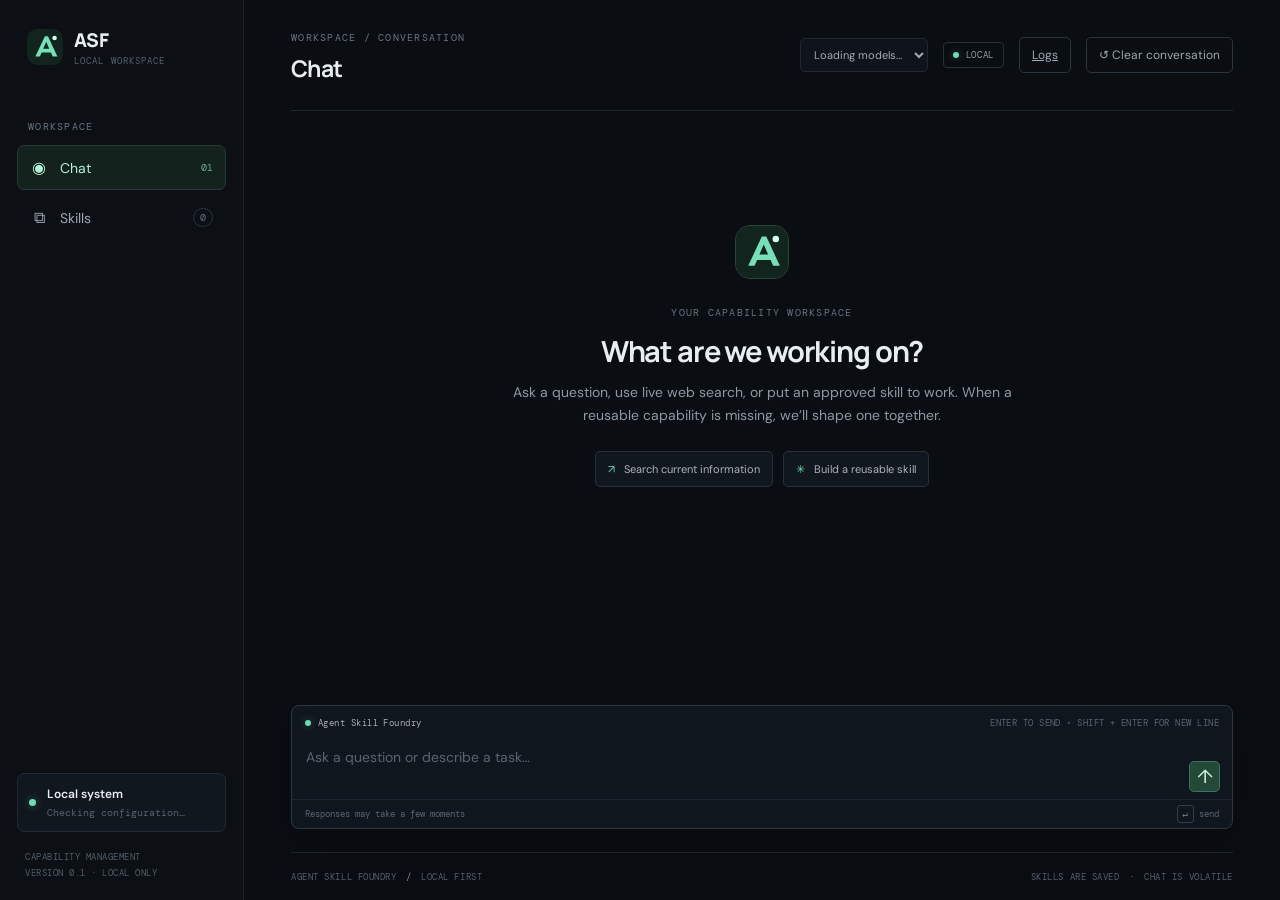
==== commit 6245cb04: "feat(models): add multi-profile model selection and connection settings UI - Increase default LLM_MA" ====
--- a/templates/index.html
+++ b/templates/index.html
@@ -5,7 +5,7 @@
   <meta name="theme-color" content="#0a0d12"><title>Agent Skill Foundry</title>
   <link rel="icon" type="image/svg+xml" href="/static/asf-mark.svg?v=1">
   <link rel="stylesheet" href="/static/styles.css?v=6">
-  <style>.brand-mark{display:block;width:36px;height:36px;border:0;background:none;border-radius:10px;object-fit:cover}.welcome-glyph{padding:0;overflow:hidden}.welcome-glyph img{width:100%;height:100%;display:block;object-fit:cover}</style>
+  <style>.brand-mark{display:block;width:36px;height:36px;border:0;background:none;border-radius:10px;object-fit:cover}.welcome-glyph{padding:0;overflow:hidden}.welcome-glyph img{width:100%;height:100%;display:block;object-fit:cover}.model-picker select{max-width:220px;color:var(--text);background:#11171e;border:1px solid #293541;border-radius:5px;padding:8px 9px;font-size:11px}.model-status{position:absolute;width:1px;height:1px;overflow:hidden;clip:rect(0,0,0,0)}.inline-controls{display:flex;gap:8px}.inline-controls select{flex:1;min-width:0}@media(max-width:680px){.model-picker select{max-width:145px;padding:7px;font-size:10px}}</style>
 </head>
 <body>
   <div class="shell">
@@ -19,7 +19,7 @@
       <div class="rail-bottom"><div class="system-card"><span class="pulse"></span><div><strong>Local system</strong><small id="system-state">Checking configuration…</small></div></div><div class="rail-footer">CAPABILITY MANAGEMENT<br>VERSION 0.1 · LOCAL ONLY</div></div>
     </aside>
     <main class="main">
-      <header class="topbar"><div><span class="eyebrow" id="page-eyebrow">WORKSPACE / CONVERSATION</span><h1 id="page-title">Chat</h1></div><div class="top-actions"><span class="local-badge"><span></span>LOCAL</span><a class="button button-quiet" href="/logs">Logs</a><button id="clear-chat" class="button button-quiet"><span>↺</span> Clear conversation</button></div></header>
+      <header class="topbar"><div><span class="eyebrow" id="page-eyebrow">WORKSPACE / CONVERSATION</span><h1 id="page-title">Chat</h1></div><div class="top-actions"><label id="model-picker-wrap" class="model-picker"><span class="sr-only">Chat model</span><select id="chat-model-picker" aria-label="Choose chat model" disabled><option>Loading models…</option></select></label><span id="model-switch-status" class="model-status" role="status" aria-live="polite"></span><span class="local-badge"><span></span>LOCAL</span><a class="button button-quiet" href="/logs">Logs</a><button id="clear-chat" class="button button-quiet"><span>↺</span> Clear conversation</button></div></header>
       <section id="config-banner" class="config-banner hidden" role="status"><span class="config-icon">!</span><div><strong>Set up your model provider</strong><p id="config-copy">Add an OpenAI-compatible endpoint, key, and model.</p></div><button class="button" id="open-settings">Configure</button></section>
       <section id="chat-view" class="view chat-view">
         <div id="messages" class="messages" aria-live="polite"><div class="welcome"><div class="welcome-glyph"><img src="/static/asf-mark.svg" alt="Agent Skill Foundry"></div><span class="eyebrow">YOUR CAPABILITY WORKSPACE</span><h2>What are we working on?</h2><p>Ask a question, use live web search, or put an approved skill to work. When a reusable capability is missing, we’ll shape one together.</p><div class="suggestions"><button data-prompt="Search the web for the latest Python 3.14 release notes and cite your sources."><span>↗</span> Search current information</button><button data-prompt="Help me make a reusable capability for a task I do often."><span>✳</span> Build a reusable skill</button></div></div></div>
@@ -30,7 +30,7 @@
       <footer class="app-footer"><span>AGENT SKILL FOUNDRY <span class="footer-sep">/</span> LOCAL FIRST</span><span>SKILLS ARE SAVED <span class="footer-sep">·</span> CHAT IS VOLATILE</span></footer>
     </main>
   </div>
-  <dialog id="settings-dialog" class="settings-dialog"><form id="settings-form"><div class="library-heading"><div><span class="eyebrow">MODEL PROVIDER</span><h2>Connection settings</h2></div><button type="button" id="close-settings" class="button">Close</button></div><p class="subtle">Choose your usual OpenAI-compatible endpoint or switch to Azure OpenAI for demos.</p><div class="field"><label for="provider-type">Provider</label><select id="provider-type"><option value="openai_compatible">OpenAI-compatible endpoint</option><option value="azure_openai">Azure OpenAI (demo)</option></select></div><div class="field"><label id="provider-url-label" for="provider-url">Base URL</label><input id="provider-url" type="url" placeholder="https://api.openai.com/v1" required></div><div class="field"><label for="provider-key" id="provider-key-label">API key</label><input id="provider-key" type="password" placeholder="Saved locally in .env" autocomplete="new-password"></div><div class="field"><label id="provider-model-label" for="provider-model">Model name</label><input id="provider-model" placeholder="gpt-4o-mini" required></div><div id="azure-version-field" class="field hidden"><label for="provider-api-version">Azure API version</label><input id="provider-api-version" placeholder="2024-08-01-preview"></div><p id="azure-note" class="subtle hidden">GPT-5 needs an API version that supports max_completion_tokens. Try v1 for the Azure /openai/v1 route, or select a newer dated version supported by your deployment.</p><p id="settings-result" class="subtle"></p><button class="button button-primary" type="submit">Save and connect</button></form></dialog>
-  <script src="/static/app.js?v=8" defer></script>
+  <dialog id="settings-dialog" class="settings-dialog"><form id="settings-form"><div class="library-heading"><div><span class="eyebrow">MODEL PROVIDER</span><h2>Connection settings</h2></div><button type="button" id="close-settings" class="button">Close</button></div><p class="subtle">Add and configure as many OpenAI-compatible or Azure profiles as you need.</p><div class="field"><label for="profile-target">Model profile</label><div class="inline-controls"><select id="profile-target"></select><button id="add-model-profile" class="button" type="button">Add profile</button></div></div><div class="field"><label for="provider-id">Profile ID</label><input id="provider-id" placeholder="for example: azure-demo-2" required></div><div class="field"><label for="provider-label">Name shown in chat</label><input id="provider-label" placeholder="For example: GPT-5.3 demo"></div><div class="field"><label for="provider-type">Provider API</label><select id="provider-type"><option value="openai_compatible">OpenAI-compatible API</option><option value="azure_openai">Azure OpenAI</option></select></div><div class="field"><label id="provider-url-label" for="provider-url">Base URL</label><input id="provider-url" type="url" placeholder="https://api.openai.com/v1" required></div><div class="field"><label id="provider-key-label" for="provider-key">API key</label><input id="provider-key" type="password" placeholder="Leave blank to keep the saved key" autocomplete="new-password"></div><div class="field"><label for="provider-key-env">API key environment variable</label><input id="provider-key-env" placeholder="OPENAI_API_KEY" required></div><div class="field"><label id="provider-model-label" for="provider-model">Model name or deployment</label><input id="provider-model" placeholder="Model name from provider" required></div><div id="azure-version-field" class="field hidden"><label for="provider-api-version">Azure API version (use v1 if supported)</label><input id="provider-api-version" placeholder="2024-08-01-preview or v1"></div><p id="azure-note" class="subtle hidden">For Azure, use provider API “Azure OpenAI”, your resource endpoint, and the deployment name. GPT-5 deployments may require API version v1.</p><p id="settings-result" class="subtle"></p><button class="button button-primary" type="submit">Save profile</button></form></dialog>
+  <script src="/static/app.js?v=11" defer></script>
 </body>
 </html>
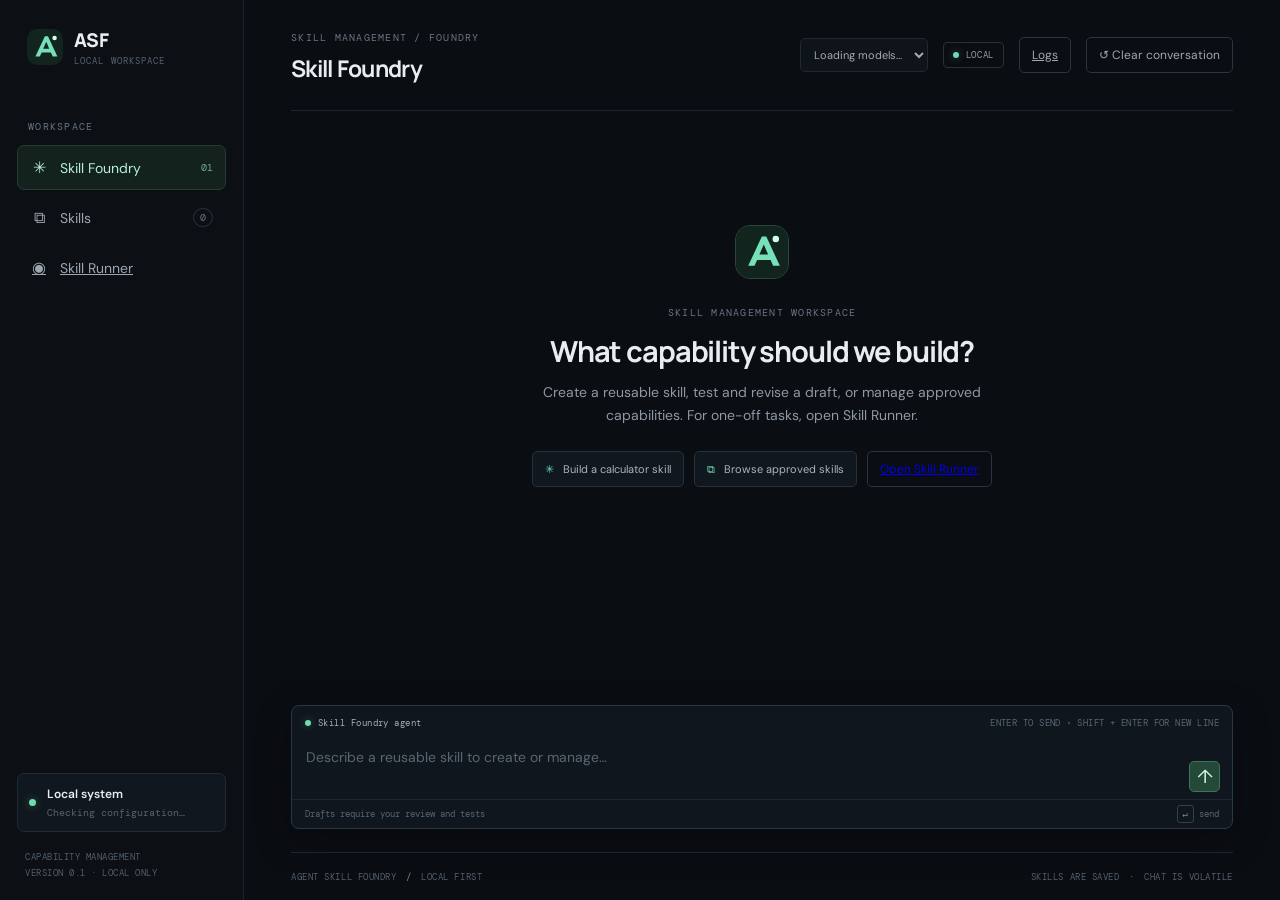
==== commit dc071fb5: "feat: introduce dual-workspace architecture with Skill Foundry and Skill Runner - Refactor applicati" ====
--- a/templates/index.html
+++ b/templates/index.html
@@ -10,27 +10,28 @@
 <body>
   <div class="shell">
     <aside class="rail">
-      <a class="brand" href="#chat" aria-label="Agent Skill Foundry home"><img class="brand-mark" src="/static/asf-mark.svg" alt=""><span>ASF<span class="brand-caption">LOCAL WORKSPACE</span></span></a>
+      <a class="brand" href="/foundry" aria-label="Agent Skill Foundry home"><img class="brand-mark" src="/static/asf-mark.svg" alt=""><span>ASF<span class="brand-caption">LOCAL WORKSPACE</span></span></a>
       <div class="rail-label">WORKSPACE</div>
       <nav class="nav" aria-label="Main navigation">
-        <button class="nav-item active" data-view="chat"><span class="nav-icon">◉</span> Chat <span class="nav-key">01</span></button>
+        <button class="nav-item active" data-view="chat"><span class="nav-icon">✳</span> Skill Foundry <span class="nav-key">01</span></button>
         <button class="nav-item" data-view="skills"><span class="nav-icon">⧉</span> Skills <span id="skill-count" class="nav-count">0</span></button>
+        <a class="nav-item" href="/runner"><span class="nav-icon">◉</span> Skill Runner</a>
       </nav>
       <div class="rail-bottom"><div class="system-card"><span class="pulse"></span><div><strong>Local system</strong><small id="system-state">Checking configuration…</small></div></div><div class="rail-footer">CAPABILITY MANAGEMENT<br>VERSION 0.1 · LOCAL ONLY</div></div>
     </aside>
     <main class="main">
-      <header class="topbar"><div><span class="eyebrow" id="page-eyebrow">WORKSPACE / CONVERSATION</span><h1 id="page-title">Chat</h1></div><div class="top-actions"><label id="model-picker-wrap" class="model-picker"><span class="sr-only">Chat model</span><select id="chat-model-picker" aria-label="Choose chat model" disabled><option>Loading models…</option></select></label><span id="model-switch-status" class="model-status" role="status" aria-live="polite"></span><span class="local-badge"><span></span>LOCAL</span><a class="button button-quiet" href="/logs">Logs</a><button id="clear-chat" class="button button-quiet"><span>↺</span> Clear conversation</button></div></header>
+      <header class="topbar"><div><span class="eyebrow" id="page-eyebrow">SKILL MANAGEMENT / FOUNDRY</span><h1 id="page-title">Skill Foundry</h1></div><div class="top-actions"><label id="model-picker-wrap" class="model-picker"><span class="sr-only">Chat model</span><select id="chat-model-picker" aria-label="Choose chat model" disabled><option>Loading models…</option></select></label><span id="model-switch-status" class="model-status" role="status" aria-live="polite"></span><span class="local-badge"><span></span>LOCAL</span><a class="button button-quiet" href="/logs">Logs</a><button id="clear-chat" class="button button-quiet"><span>↺</span> Clear conversation</button></div></header>
       <section id="config-banner" class="config-banner hidden" role="status"><span class="config-icon">!</span><div><strong>Set up your model provider</strong><p id="config-copy">Add an OpenAI-compatible endpoint, key, and model.</p></div><button class="button" id="open-settings">Configure</button></section>
       <section id="chat-view" class="view chat-view">
-        <div id="messages" class="messages" aria-live="polite"><div class="welcome"><div class="welcome-glyph"><img src="/static/asf-mark.svg" alt="Agent Skill Foundry"></div><span class="eyebrow">YOUR CAPABILITY WORKSPACE</span><h2>What are we working on?</h2><p>Ask a question, use live web search, or put an approved skill to work. When a reusable capability is missing, we’ll shape one together.</p><div class="suggestions"><button data-prompt="Search the web for the latest Python 3.14 release notes and cite your sources."><span>↗</span> Search current information</button><button data-prompt="Help me make a reusable capability for a task I do often."><span>✳</span> Build a reusable skill</button></div></div></div>
+        <div id="messages" class="messages" aria-live="polite"><div class="welcome"><div class="welcome-glyph"><img src="/static/asf-mark.svg" alt="Agent Skill Foundry"></div><span class="eyebrow">SKILL MANAGEMENT WORKSPACE</span><h2>What capability should we build?</h2><p>Create a reusable skill, test and revise a draft, or manage approved capabilities. For one-off tasks, open Skill Runner.</p><div class="suggestions"><button data-prompt="Create a Python calculator skill with add, subtract, multiply, and divide."><span>✳</span> Build a calculator skill</button><button data-prompt="Show me the approved skills in the library."><span>⧉</span> Browse approved skills</button><a class="button" href="/runner">Open Skill Runner</a></div></div></div>
         <div id="draft-host"></div>
-        <form id="chat-form" class="composer"><div class="composer-meta"><span><span class="composer-dot"></span> Agent Skill Foundry</span><span>ENTER TO SEND <b>·</b> SHIFT + ENTER FOR NEW LINE</span></div><div class="composer-box"><label class="sr-only" for="chat-input">Message the agent</label><textarea id="chat-input" rows="2" placeholder="Ask a question or describe a task…" required></textarea><button class="send-button" aria-label="Send message">↑</button></div><div class="composer-bottom"><span>Responses may take a few moments</span><span><kbd>↵</kbd> send</span></div></form>
+        <form id="chat-form" class="composer"><div class="composer-meta"><span><span class="composer-dot"></span> Skill Foundry agent</span><span>ENTER TO SEND <b>·</b> SHIFT + ENTER FOR NEW LINE</span></div><div class="composer-box"><label class="sr-only" for="chat-input">Describe the reusable capability</label><textarea id="chat-input" rows="2" placeholder="Describe a reusable skill to create or manage…" required></textarea><button class="send-button" aria-label="Send message">↑</button></div><div class="composer-bottom"><span>Drafts require your review and tests</span><span><kbd>↵</kbd> send</span></div></form>
       </section>
       <section id="skills-view" class="view skills-view hidden"><div class="skills-layout"><div class="library-pane"><div class="library-heading"><div><span class="eyebrow">CAPABILITY LIBRARY</span><h2>Skills</h2></div><button class="button button-primary" id="new-skill">＋ New skill</button></div><p class="subtle">Approved capabilities your agent can reuse.</p><div class="library-tools"><label class="search-box"><span>⌕</span><input id="skill-search" placeholder="Find a capability…" aria-label="Search skills"></label><select id="status-filter" aria-label="Filter by lifecycle status"><option value="">All statuses</option><option>approved</option><option>deprecated</option></select></div><div id="skill-list" class="skill-list"></div><div id="empty-skills" class="empty-library"><span>⧉</span><strong>Your library is ready</strong><p>Reusable capabilities that pass review will appear here.</p></div></div><article id="skill-detail" class="detail-pane"><div class="detail-placeholder"><div class="placeholder-icon">✳</div><span class="eyebrow">SKILL DETAILS</span><h3>Choose a capability</h3><p>Review its instructions, inputs, validation evidence and version history.</p></div></article></div></section>
       <footer class="app-footer"><span>AGENT SKILL FOUNDRY <span class="footer-sep">/</span> LOCAL FIRST</span><span>SKILLS ARE SAVED <span class="footer-sep">·</span> CHAT IS VOLATILE</span></footer>
     </main>
   </div>
   <dialog id="settings-dialog" class="settings-dialog"><form id="settings-form"><div class="library-heading"><div><span class="eyebrow">MODEL PROVIDER</span><h2>Connection settings</h2></div><button type="button" id="close-settings" class="button">Close</button></div><p class="subtle">Add and configure as many OpenAI-compatible or Azure profiles as you need.</p><div class="field"><label for="profile-target">Model profile</label><div class="inline-controls"><select id="profile-target"></select><button id="add-model-profile" class="button" type="button">Add profile</button></div></div><div class="field"><label for="provider-id">Profile ID</label><input id="provider-id" placeholder="for example: azure-demo-2" required></div><div class="field"><label for="provider-label">Name shown in chat</label><input id="provider-label" placeholder="For example: GPT-5.3 demo"></div><div class="field"><label for="provider-type">Provider API</label><select id="provider-type"><option value="openai_compatible">OpenAI-compatible API</option><option value="azure_openai">Azure OpenAI</option></select></div><div class="field"><label id="provider-url-label" for="provider-url">Base URL</label><input id="provider-url" type="url" placeholder="https://api.openai.com/v1" required></div><div class="field"><label id="provider-key-label" for="provider-key">API key</label><input id="provider-key" type="password" placeholder="Leave blank to keep the saved key" autocomplete="new-password"></div><div class="field"><label for="provider-key-env">API key environment variable</label><input id="provider-key-env" placeholder="OPENAI_API_KEY" required></div><div class="field"><label id="provider-model-label" for="provider-model">Model name or deployment</label><input id="provider-model" placeholder="Model name from provider" required></div><div id="azure-version-field" class="field hidden"><label for="provider-api-version">Azure API version (use v1 if supported)</label><input id="provider-api-version" placeholder="2024-08-01-preview or v1"></div><p id="azure-note" class="subtle hidden">For Azure, use provider API “Azure OpenAI”, your resource endpoint, and the deployment name. GPT-5 deployments may require API version v1.</p><p id="settings-result" class="subtle"></p><button class="button button-primary" type="submit">Save profile</button></form></dialog>
-  <script src="/static/app.js?v=11" defer></script>
+  <script src="/static/app.js?v=12" defer></script>
 </body>
 </html>
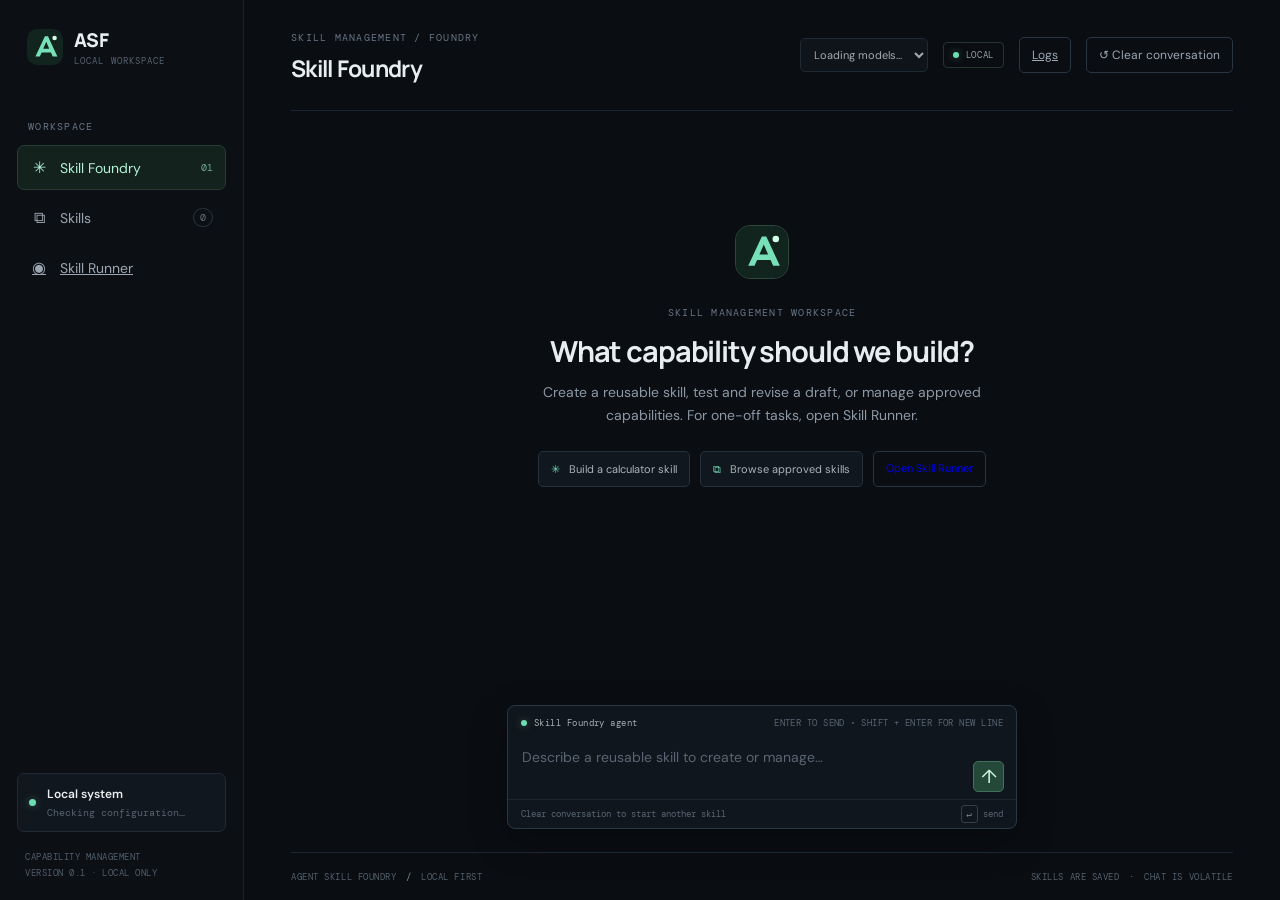
==== commit 32580ac2: "feat(foundry): add skill revision agent and enhance draft generation debuggability - Add skill revis" ====
--- a/templates/index.html
+++ b/templates/index.html
@@ -4,7 +4,7 @@
   <meta charset="utf-8"><meta name="viewport" content="width=device-width,initial-scale=1">
   <meta name="theme-color" content="#0a0d12"><title>Agent Skill Foundry</title>
   <link rel="icon" type="image/svg+xml" href="/static/asf-mark.svg?v=1">
-  <link rel="stylesheet" href="/static/styles.css?v=6">
+  <link rel="stylesheet" href="/static/styles.css?v=9">
   <style>.brand-mark{display:block;width:36px;height:36px;border:0;background:none;border-radius:10px;object-fit:cover}.welcome-glyph{padding:0;overflow:hidden}.welcome-glyph img{width:100%;height:100%;display:block;object-fit:cover}.model-picker select{max-width:220px;color:var(--text);background:#11171e;border:1px solid #293541;border-radius:5px;padding:8px 9px;font-size:11px}.model-status{position:absolute;width:1px;height:1px;overflow:hidden;clip:rect(0,0,0,0)}.inline-controls{display:flex;gap:8px}.inline-controls select{flex:1;min-width:0}@media(max-width:680px){.model-picker select{max-width:145px;padding:7px;font-size:10px}}</style>
 </head>
 <body>
@@ -23,15 +23,19 @@
       <header class="topbar"><div><span class="eyebrow" id="page-eyebrow">SKILL MANAGEMENT / FOUNDRY</span><h1 id="page-title">Skill Foundry</h1></div><div class="top-actions"><label id="model-picker-wrap" class="model-picker"><span class="sr-only">Chat model</span><select id="chat-model-picker" aria-label="Choose chat model" disabled><option>Loading models…</option></select></label><span id="model-switch-status" class="model-status" role="status" aria-live="polite"></span><span class="local-badge"><span></span>LOCAL</span><a class="button button-quiet" href="/logs">Logs</a><button id="clear-chat" class="button button-quiet"><span>↺</span> Clear conversation</button></div></header>
       <section id="config-banner" class="config-banner hidden" role="status"><span class="config-icon">!</span><div><strong>Set up your model provider</strong><p id="config-copy">Add an OpenAI-compatible endpoint, key, and model.</p></div><button class="button" id="open-settings">Configure</button></section>
       <section id="chat-view" class="view chat-view">
-        <div id="messages" class="messages" aria-live="polite"><div class="welcome"><div class="welcome-glyph"><img src="/static/asf-mark.svg" alt="Agent Skill Foundry"></div><span class="eyebrow">SKILL MANAGEMENT WORKSPACE</span><h2>What capability should we build?</h2><p>Create a reusable skill, test and revise a draft, or manage approved capabilities. For one-off tasks, open Skill Runner.</p><div class="suggestions"><button data-prompt="Create a Python calculator skill with add, subtract, multiply, and divide."><span>✳</span> Build a calculator skill</button><button data-prompt="Show me the approved skills in the library."><span>⧉</span> Browse approved skills</button><a class="button" href="/runner">Open Skill Runner</a></div></div></div>
-        <div id="draft-host"></div>
-        <form id="chat-form" class="composer"><div class="composer-meta"><span><span class="composer-dot"></span> Skill Foundry agent</span><span>ENTER TO SEND <b>·</b> SHIFT + ENTER FOR NEW LINE</span></div><div class="composer-box"><label class="sr-only" for="chat-input">Describe the reusable capability</label><textarea id="chat-input" rows="2" placeholder="Describe a reusable skill to create or manage…" required></textarea><button class="send-button" aria-label="Send message">↑</button></div><div class="composer-bottom"><span>Drafts require your review and tests</span><span><kbd>↵</kbd> send</span></div></form>
+        <div class="foundry-layout">
+          <div class="conversation-pane">
+            <div id="messages" class="messages" aria-live="polite"><div class="welcome"><div class="welcome-glyph"><img src="/static/asf-mark.svg" alt="Agent Skill Foundry"></div><span class="eyebrow">SKILL MANAGEMENT WORKSPACE</span><h2>What capability should we build?</h2><p>Create a reusable skill, test and revise a draft, or manage approved capabilities. For one-off tasks, open Skill Runner.</p><div class="suggestions"><button data-prompt="Create a Python calculator skill with add, subtract, multiply, and divide."><span>✳</span> Build a calculator skill</button><button data-prompt="Show me the approved skills in the library."><span>⧉</span> Browse approved skills</button><a class="button" href="/runner">Open Skill Runner</a></div></div></div>
+            <form id="chat-form" class="composer"><div class="composer-meta"><span><span class="composer-dot"></span> Skill Foundry agent</span><span>ENTER TO SEND <b>·</b> SHIFT + ENTER FOR NEW LINE</span></div><div class="composer-box"><label class="sr-only" for="chat-input">Describe the reusable capability</label><textarea id="chat-input" rows="2" placeholder="Describe a reusable skill to create or manage…" required></textarea><button class="send-button" aria-label="Send message">↑</button></div><div class="composer-bottom"><span>Clear conversation to start another skill</span><span><kbd>↵</kbd> send</span></div></form>
+          </div>
+          <aside id="draft-host" class="draft-workspace" aria-live="polite"><div class="draft-empty"><span class="placeholder-icon">✳</span><span class="eyebrow">SKILL WORKSPACE</span><h2>Your skill draft will appear here</h2><p>Describe a reusable capability. The draft, first-pass review, tests, and revisions stay together in this workspace.</p></div></aside>
+        </div>
       </section>
       <section id="skills-view" class="view skills-view hidden"><div class="skills-layout"><div class="library-pane"><div class="library-heading"><div><span class="eyebrow">CAPABILITY LIBRARY</span><h2>Skills</h2></div><button class="button button-primary" id="new-skill">＋ New skill</button></div><p class="subtle">Approved capabilities your agent can reuse.</p><div class="library-tools"><label class="search-box"><span>⌕</span><input id="skill-search" placeholder="Find a capability…" aria-label="Search skills"></label><select id="status-filter" aria-label="Filter by lifecycle status"><option value="">All statuses</option><option>approved</option><option>deprecated</option></select></div><div id="skill-list" class="skill-list"></div><div id="empty-skills" class="empty-library"><span>⧉</span><strong>Your library is ready</strong><p>Reusable capabilities that pass review will appear here.</p></div></div><article id="skill-detail" class="detail-pane"><div class="detail-placeholder"><div class="placeholder-icon">✳</div><span class="eyebrow">SKILL DETAILS</span><h3>Choose a capability</h3><p>Review its instructions, inputs, validation evidence and version history.</p></div></article></div></section>
       <footer class="app-footer"><span>AGENT SKILL FOUNDRY <span class="footer-sep">/</span> LOCAL FIRST</span><span>SKILLS ARE SAVED <span class="footer-sep">·</span> CHAT IS VOLATILE</span></footer>
     </main>
   </div>
   <dialog id="settings-dialog" class="settings-dialog"><form id="settings-form"><div class="library-heading"><div><span class="eyebrow">MODEL PROVIDER</span><h2>Connection settings</h2></div><button type="button" id="close-settings" class="button">Close</button></div><p class="subtle">Add and configure as many OpenAI-compatible or Azure profiles as you need.</p><div class="field"><label for="profile-target">Model profile</label><div class="inline-controls"><select id="profile-target"></select><button id="add-model-profile" class="button" type="button">Add profile</button></div></div><div class="field"><label for="provider-id">Profile ID</label><input id="provider-id" placeholder="for example: azure-demo-2" required></div><div class="field"><label for="provider-label">Name shown in chat</label><input id="provider-label" placeholder="For example: GPT-5.3 demo"></div><div class="field"><label for="provider-type">Provider API</label><select id="provider-type"><option value="openai_compatible">OpenAI-compatible API</option><option value="azure_openai">Azure OpenAI</option></select></div><div class="field"><label id="provider-url-label" for="provider-url">Base URL</label><input id="provider-url" type="url" placeholder="https://api.openai.com/v1" required></div><div class="field"><label id="provider-key-label" for="provider-key">API key</label><input id="provider-key" type="password" placeholder="Leave blank to keep the saved key" autocomplete="new-password"></div><div class="field"><label for="provider-key-env">API key environment variable</label><input id="provider-key-env" placeholder="OPENAI_API_KEY" required></div><div class="field"><label id="provider-model-label" for="provider-model">Model name or deployment</label><input id="provider-model" placeholder="Model name from provider" required></div><div id="azure-version-field" class="field hidden"><label for="provider-api-version">Azure API version (use v1 if supported)</label><input id="provider-api-version" placeholder="2024-08-01-preview or v1"></div><p id="azure-note" class="subtle hidden">For Azure, use provider API “Azure OpenAI”, your resource endpoint, and the deployment name. GPT-5 deployments may require API version v1.</p><p id="settings-result" class="subtle"></p><button class="button button-primary" type="submit">Save profile</button></form></dialog>
-  <script src="/static/app.js?v=12" defer></script>
+  <script src="/static/app.js?v=16" defer></script>
 </body>
 </html>
--- a/static/styles.css
+++ b/static/styles.css
@@ -2,3 +2,20 @@
 :root{--bg:#0a0d12;--panel:#10151c;--panel2:#131a22;--line:#202a35;--line2:#293541;--text:#e8edf0;--muted:#818d99;--faint:#566270;--mint:#6edcb3;--mint2:#b3f2d8;--orange:#eba466;--red:#f08a87;--mono:'DM Mono',monospace;--sans:'DM Sans',sans-serif;--display:'Manrope',var(--sans)}*{box-sizing:border-box}body{margin:0;background:var(--bg);color:var(--text);font:14px var(--sans);min-height:100vh}button,input,textarea,select{font:inherit}button{cursor:pointer;color:inherit}button:focus-visible,input:focus-visible,textarea:focus-visible,select:focus-visible{outline:2px solid var(--mint);outline-offset:2px}.shell{min-height:100vh;display:grid;grid-template-columns:244px 1fr}.rail{background:#0c1015;border-right:1px solid #1a222c;padding:27px 17px 19px;display:flex;flex-direction:column;min-height:100vh}.brand{display:flex;align-items:center;gap:11px;color:var(--text);text-decoration:none;font:800 19px var(--display);letter-spacing:-.6px;padding:0 10px}.brand-mark{display:grid;place-items:center;width:32px;height:32px;border:1px solid #335448;background:#11241d;color:var(--mint);border-radius:9px;font-size:20px}.brand-caption{display:block;color:var(--faint);font:9px var(--mono);letter-spacing:1.1px;margin-top:2px}.rail-label,.eyebrow{font:10px var(--mono);letter-spacing:1.25px;color:#687584}.rail-label{margin:53px 11px 12px}.nav{display:grid;gap:5px}.nav-item{border:1px solid transparent;background:transparent;color:#9ba6b1;display:flex;align-items:center;text-align:left;gap:12px;padding:11px 12px;border-radius:7px}.nav-item:hover{background:#121922;color:#dce3e7}.nav-item.active{background:#14221d;color:var(--mint2);border-color:#263b33}.nav-icon{width:18px;text-align:center;font-size:16px}.nav-key,.nav-count{margin-left:auto;font:10px var(--mono);color:#65717f}.nav-item.active .nav-key{color:#6eaa90}.nav-count{padding:2px 6px;border:1px solid #283440;border-radius:10px}.rail-bottom{margin-top:auto}.system-card{display:flex;align-items:center;gap:11px;background:#11171e;border:1px solid #202a35;border-radius:7px;padding:12px 11px}.pulse,.local-badge span,.composer-dot{width:7px;height:7px;background:var(--mint);border-radius:50%;box-shadow:0 0 9px #6edcb360}.system-card strong,.system-card small{display:block}.system-card strong{font-size:12px;font-weight:600}.system-card small{color:var(--faint);font:10px var(--mono);margin-top:4px}.rail-footer{font:9px/1.8 var(--mono);letter-spacing:.5px;color:#505d69;margin:17px 8px 0}.main{min-width:0;min-height:100vh;display:flex;flex-direction:column;padding:0 47px}.topbar{min-height:111px;border-bottom:1px solid #1d2630;display:flex;align-items:center;justify-content:space-between}.topbar h1{font:700 23px var(--display);letter-spacing:-.7px;margin:7px 0 0}.top-actions{display:flex;align-items:center;gap:15px}.local-badge{display:flex;align-items:center;gap:7px;color:#95a29d;border:1px solid #26342e;padding:6px 9px;border-radius:4px;font:9px var(--mono);letter-spacing:.7px}.local-badge span{width:6px;height:6px}.button{border:1px solid var(--line2);border-radius:5px;background:transparent;padding:9px 12px;font-size:12px;transition:.15s}.button:hover{border-color:#4d625b;background:#151d22}.button-quiet{color:#9da8b2}.button-primary{background:#17362a;border-color:#315745;color:var(--mint2)}.button-primary:hover{background:#214a38}.view{flex:1;min-height:0}.chat-view{height:calc(100vh - 159px);display:flex;flex-direction:column;max-width:970px;width:100%;margin:0 auto}.messages{flex:1;overflow:auto;padding:33px 5px 20px}.welcome{max-width:590px;margin:9vh auto 0;text-align:center}.welcome-glyph{width:54px;height:54px;margin:0 auto 23px;border-radius:15px;background:#14241e;border:1px solid #2b473b;display:grid;place-items:center;color:var(--mint);font-size:30px}.welcome h2{font:700 29px var(--display);letter-spacing:-1.15px;margin:11px 0 10px}.welcome p{max-width:500px;color:#8d99a4;line-height:1.65;margin:0 auto}.suggestions{display:flex;justify-content:center;gap:10px;margin-top:24px;flex-wrap:wrap}.suggestions button{background:#11171e;border:1px solid #26313b;color:#aab4bc;border-radius:5px;padding:10px 12px;font-size:11px}.suggestions button:hover{border-color:#3c594c;color:var(--mint2)}.suggestions button span{color:var(--mint);margin-right:6px}.composer{border:1px solid #2b3843;background:#10161d;border-radius:8px;margin:12px 0 23px;box-shadow:0 12px 36px #0004}.composer-meta,.composer-bottom{display:flex;justify-content:space-between;padding:11px 13px;color:#73808b;font:9px var(--mono);letter-spacing:.45px}.composer-meta span:first-child{display:flex;align-items:center;gap:7px;color:#a6b0b7}.composer-dot{width:6px;height:6px}.composer-meta span:last-child{color:#586574}.composer-meta b{color:#4a5663}.composer-box{display:flex;align-items:flex-end;gap:12px;padding:0 12px 0 14px}.composer textarea{resize:none;flex:1;background:transparent;color:var(--text);border:0;padding:7px 0 10px;line-height:1.5;min-height:47px;max-height:160px;outline:none}.composer textarea::placeholder{color:#596572}.send-button{width:31px;height:31px;margin-bottom:7px;border:1px solid #42715b;border-radius:5px;background:#244938;color:#ccf4df;font-size:19px;line-height:1}.composer-bottom{border-top:1px solid #1d2731;padding:8px 13px;color:#586573;letter-spacing:0}.composer-bottom kbd{border:1px solid #33404b;border-radius:3px;padding:2px 5px;font:9px var(--mono);color:#88949d}.message{max-width:82%;margin:0 0 15px;display:flex;gap:10px;align-items:flex-start}.message.user{margin-left:auto;flex-direction:row-reverse}.avatar{width:27px;height:27px;flex:none;border-radius:7px;display:grid;place-items:center;color:var(--mint);background:#14241e;border:1px solid #2a4237}.user .avatar{color:#aab6c1;background:#1a222c;border-color:#303d49;font-size:11px}.bubble{white-space:pre-wrap;line-height:1.65;padding:10px 13px;border:1px solid #202b35;border-radius:3px 8px 8px 8px;background:#121820;color:#d2d9dd;overflow-wrap:anywhere}.user .bubble{background:#1b252e;border-color:#2b3945;border-radius:8px 3px 8px 8px}.bubble a{color:var(--mint2)}.thinking{color:#8c9a9d;font:11px var(--mono);padding:9px}.config-banner{display:flex;align-items:center;gap:14px;margin:18px auto 0;width:min(970px,100%);padding:12px 14px;border:1px solid #4c3928;background:#211a13;border-radius:6px;color:#f0c79d}.config-icon{display:grid;place-items:center;border:1px solid #79532f;border-radius:50%;width:21px;height:21px;font:12px var(--mono)}.config-banner strong{font-size:12px}.config-banner p{margin:4px 0 0;color:#bc9e7e;font-size:11px}.config-banner code{margin-left:auto;color:#dab48c;font:10px var(--mono)}.hidden{display:none!important}.app-footer{height:48px;flex:none;border-top:1px solid #1d2630;display:flex;align-items:center;justify-content:space-between;color:#53606c;font:9px var(--mono);letter-spacing:.55px}.footer-sep{color:#819089;margin:0 4px}.skills-view{padding:30px 0 36px}.skills-layout{display:grid;grid-template-columns:minmax(280px,350px) minmax(0,1fr);gap:20px;max-width:1320px;height:100%;margin:0 auto}.library-pane,.detail-pane{background:#0f141a;border:1px solid #202a34;border-radius:7px;min-height:520px}.library-pane{padding:20px 16px;display:flex;flex-direction:column}.library-heading{display:flex;align-items:center;justify-content:space-between}.library-heading h2{font:700 22px var(--display);margin:5px 0 0}.subtle{color:#7e8a95;font-size:11px;margin:10px 0 18px}.library-tools{display:flex;gap:7px}.search-box{display:flex;align-items:center;gap:8px;flex:1;background:#0b0f14;border:1px solid #28333e;border-radius:4px;padding:0 9px;color:#85919c}.search-box input{min-width:0;width:100%;height:34px;color:#dce2e5;background:transparent;border:0;outline:none;font-size:11px}.search-box input::placeholder{color:#586471}.library-tools select{background:#11171d;border:1px solid #29343f;color:#9ba7b0;border-radius:4px;font-size:10px;padding:0 7px}.skill-list{display:grid;gap:7px;margin-top:15px;overflow:auto}.skill-card{border:1px solid #26313b;background:#11171e;border-radius:5px;padding:11px;cursor:pointer}.skill-card:hover,.skill-card.selected{border-color:#446554;background:#14201b}.skill-card-top{display:flex;align-items:center;gap:7px}.skill-card strong{font-size:12px;font-weight:600}.status-pill{font:8px var(--mono);letter-spacing:.4px;text-transform:uppercase;border-radius:10px;padding:3px 6px;background:#193528;color:#87ddb7}.status-pill.deprecated{background:#30241b;color:#e4b284}.version{margin-left:auto;color:#74818d;font:9px var(--mono)}.skill-card p{margin:7px 0 0;color:#86929d;font-size:10px;line-height:1.5}.empty-library{margin:auto;text-align:center;padding:34px 10px;color:#74818d}.empty-library span{display:grid;place-items:center;margin:0 auto 13px;width:38px;height:38px;border:1px solid #2b3843;border-radius:10px;color:#84948e;font-size:18px}.empty-library strong{color:#aab4ba;font-size:12px}.empty-library p{max-width:210px;margin:7px auto;line-height:1.55;font-size:10px}.detail-pane{padding:22px 23px;overflow:auto}.detail-placeholder{height:100%;min-height:420px;display:flex;flex-direction:column;align-items:center;justify-content:center;text-align:center;color:#788591}.placeholder-icon{width:45px;height:45px;border:1px solid #2a3f35;background:#15221c;border-radius:12px;color:var(--mint);font-size:23px;display:grid;place-items:center;margin-bottom:17px}.detail-placeholder h3{font:600 17px var(--display);color:#cbd3d7;margin:12px 0 5px}.detail-placeholder p{max-width:320px;font-size:11px;line-height:1.6}.detail-head{display:flex;justify-content:space-between;gap:12px;align-items:flex-start;border-bottom:1px solid #242e38;padding-bottom:17px}.detail-head h2{font:700 20px var(--display);margin:5px 0 6px}.detail-head p{margin:0;color:#8b97a1;font-size:11px;line-height:1.5}.detail-actions{display:flex;gap:6px;flex-wrap:wrap;justify-content:flex-end}.danger{color:#ed9c96;border-color:#573634}.detail-section{margin-top:18px}.detail-section h3{font:10px var(--mono);letter-spacing:.9px;text-transform:uppercase;color:#85918f;margin:0 0 9px}.detail-section p,.detail-section li{color:#bac3c8;font-size:11px;line-height:1.65}.detail-section pre,.draft-form textarea,.draft-form input,.draft-form select,.draft-form .field-area{width:100%;background:#0a0e13;border:1px solid #29343e;border-radius:4px;color:#cbd5d9;padding:10px;font:11px/1.55 var(--mono);white-space:pre-wrap;overflow:auto}.detail-section pre{max-height:300px}.kv-grid{display:grid;grid-template-columns:repeat(2,minmax(0,1fr));gap:8px}.kv{padding:10px;border:1px solid #222d37;background:#11171e;border-radius:4px}.kv span{display:block;color:#697684;font:9px var(--mono);text-transform:uppercase;letter-spacing:.5px}.kv strong{display:block;color:#c1cbd0;font-size:11px;margin-top:6px;overflow-wrap:anywhere}.history-item{border-left:1px solid #436551;padding:2px 0 8px 11px;margin-left:4px}.history-item strong{font:10px var(--mono);color:var(--mint2)}.history-item small{display:block;color:#7d8994;margin-top:4px;font-size:10px}.draft-card{border:1px solid #59472f;border-radius:7px;background:#17140f;margin:0 0 16px;overflow:hidden}.draft-head{padding:12px 14px;border-bottom:1px solid #413322;display:flex;justify-content:space-between;align-items:center}.draft-head strong{font:12px var(--mono);letter-spacing:.3px;color:#eac08b}.draft-head small{color:#99876e;font:9px var(--mono)}.draft-body{padding:14px}.draft-form{display:grid;grid-template-columns:1fr 1fr;gap:10px}.field{display:grid;gap:5px}.field.full{grid-column:1/-1}.field label{font:9px var(--mono);text-transform:uppercase;letter-spacing:.6px;color:#a28e70}.draft-form input,.draft-form textarea,.draft-form select{font:11px var(--sans);min-height:34px;resize:vertical}.draft-form textarea.code{min-height:200px;font:10px/1.5 var(--mono)}.draft-form textarea.mid{min-height:72px}.test-context{padding:10px;border:1px solid #453721;border-radius:4px;color:#c3ae8e;background:#1c1812;font:10px/1.5 var(--mono);white-space:pre-wrap}.test-result{padding:10px;border:1px solid #344c3d;background:#121b16;border-radius:4px;color:#aacbb7;white-space:pre-wrap;font:10px/1.5 var(--mono);margin-top:9px}.test-result.fail{border-color:#633c36;background:#1d1514;color:#e5a49b}.draft-feedback{width:100%;min-height:60px;background:#0e1115;border:1px solid #4a3b2a;border-radius:4px;color:#e4ddcf;padding:9px;font-size:11px;resize:vertical}.draft-actions{display:flex;gap:7px;justify-content:flex-end;margin-top:11px}.button-warn{background:#3a2b18;border-color:#75552d;color:#f0c88d}.button-danger{background:#261717;border-color:#583431;color:#e9a09a}.draft-diff{display:grid;grid-template-columns:1fr 1fr;gap:7px}.draft-diff pre{margin:0;max-height:140px;overflow:auto;padding:8px;border:1px solid #343c40;background:#0d1115;color:#b9c4c6;font:9px var(--mono)}.sr-only{position:absolute;width:1px;height:1px;padding:0;margin:-1px;overflow:hidden;clip:rect(0,0,0,0);white-space:nowrap;border:0}@media(max-width:900px){.shell{grid-template-columns:205px 1fr}.main{padding:0 24px}.skills-layout{grid-template-columns:270px minmax(0,1fr)}}@media(max-width:680px){.shell{display:block}.rail{min-height:0;height:61px;padding:9px 13px;display:flex;flex-direction:row;align-items:center;justify-content:space-between;border-right:0;border-bottom:1px solid #1a222c}.brand{font-size:16px}.brand-mark{width:29px;height:29px}.brand-caption,.rail-label,.rail-bottom{display:none}.nav{display:flex;gap:4px}.nav-item{padding:8px;font-size:11px;gap:5px}.nav-key{display:none}.nav-count{padding:1px 5px}.main{padding:0 14px}.topbar{min-height:83px}.topbar h1{font-size:19px}.top-actions{gap:7px}.local-badge{display:none}.button-quiet{padding:8px;font-size:10px}.chat-view{height:calc(100vh - 137px)}.messages{padding-top:20px}.welcome{margin-top:7vh}.welcome h2{font-size:24px}.welcome p{font-size:12px}.suggestions{display:grid}.suggestions button{width:100%;text-align:left}.composer-meta span:last-child{font-size:8px}.composer-bottom{font-size:8px}.app-footer{font-size:7px}.skills-view{padding:14px 0}.skills-layout{display:flex;flex-direction:column;gap:10px}.library-pane{min-height:320px;max-height:46vh;padding:14px}.detail-pane{min-height:400px;padding:15px}.skill-list{max-height:170px}.detail-head{display:block}.detail-actions{justify-content:flex-start;margin-top:12px}.draft-form,.kv-grid{grid-template-columns:1fr}.draft-diff{grid-template-columns:1fr}.field.full{grid-column:auto}.draft-actions{flex-wrap:wrap}.message{max-width:95%}}
 .markdown-body{line-height:1.7;overflow-wrap:anywhere}.markdown-body p{margin:0 0 12px}.markdown-body p:last-child{margin-bottom:0}.markdown-body h1,.markdown-body h2,.markdown-body h3,.markdown-body h4{line-height:1.3;margin:16px 0 8px;color:#f1f5f6}.markdown-body ul,.markdown-body ol{padding-left:23px;margin:8px 0 13px}.markdown-body li{padding:2px 0}.markdown-body strong{font-weight:700;color:#f3f6f7}.markdown-body code{font:0.9em var(--mono);background:#0b1015;border:1px solid #28333d;border-radius:4px;padding:2px 5px}.markdown-body pre{overflow:auto;padding:12px;background:#0a0f14;border:1px solid #26323d;border-radius:6px;white-space:pre;margin:10px 0}.markdown-body pre code{background:none;border:0;padding:0}.markdown-table-wrap{max-width:100%;overflow:auto;margin:10px 0}.markdown-body table{border-collapse:collapse;min-width:60%;font-size:12px}.markdown-body th,.markdown-body td{border:1px solid #34414c;padding:7px 10px;text-align:left}.markdown-body th{background:#182129;color:#bdebd8}.markdown-body a{color:#83dfbb;text-decoration:underline;text-underline-offset:2px}.activity-panel{margin-top:15px;border-top:1px solid #303b46;padding-top:9px}.activity-panel summary{cursor:pointer;list-style:none;color:#82918f;font:10px var(--mono);letter-spacing:.4px}.activity-panel summary::-webkit-details-marker{display:none}.activity-events{list-style:none;margin:10px 0 0;padding:0;display:grid;gap:7px}.activity-events li{border-left:2px solid #3a6654;padding:5px 0 5px 9px;color:#aab7bd;font-size:10px}.activity-events strong{color:#b5d9ca;font:10px var(--mono)}.activity-events pre{max-height:180px;overflow:auto;white-space:pre-wrap;background:#0a0e12;padding:8px;border-radius:4px;color:#94a3a8}.stream-placeholder{color:#81918a;font-style:italic;animation:pulse 1.2s ease-in-out infinite alternate}@keyframes pulse{to{opacity:.4}}
 .test-output{margin:9px 0}.test-output h4{margin:0 0 5px;color:#899c95;font:9px var(--mono);text-transform:uppercase;letter-spacing:.5px}.test-output pre{max-height:240px;overflow:auto;white-space:pre-wrap;overflow-wrap:anywhere;margin:0;padding:10px;border:1px solid #293640;border-radius:4px;background:#0b1015;color:#c2ced1;font:10px/1.5 var(--mono)}.test-details summary{cursor:pointer;color:#81918a;font:10px var(--mono);padding:7px 0}
+
+/* Small workshop mascot for live request feedback. */
+.work-status{display:flex;align-items:center;gap:13px;margin-top:10px;padding:11px 13px;border:1px solid #263a33;border-radius:8px;background:linear-gradient(110deg,#111b18,#10161c 70%);animation:work-arrive .25s ease-out both}.work-status.work-ready{border-color:#315744;background:linear-gradient(110deg,#14251c,#10161c 72%)}.work-status.work-failed{border-color:#583b36;background:linear-gradient(110deg,#241715,#10161c 72%)}.work-copy{min-width:0;flex:1;display:grid;gap:4px}.work-copy strong{color:#c8efdc;font:11px var(--sans);font-weight:600}.work-copy>span{color:#87958f;font-size:10px;line-height:1.4;overflow-wrap:anywhere}.work-ready .work-copy strong{color:var(--mint2)}.work-failed .work-copy strong{color:#f0a9a0}.work-track{height:2px;margin-top:3px;overflow:hidden;border-radius:2px;background:#25332e}.work-track i{display:block;width:36%;height:100%;border-radius:2px;background:var(--mint);animation:work-scan 1.6s ease-in-out infinite}.work-ready .work-track i{width:100%;animation:none}.work-failed .work-track{background:#59342f}.work-failed .work-track i{width:100%;background:var(--red);animation:none}.work-bot{position:relative;width:43px;height:43px;flex:none;display:flex;align-items:center;flex-direction:column;justify-content:flex-end}.bot-antenna{position:absolute;top:1px;left:21px;width:2px;height:8px;background:#577d69}.bot-antenna:after{content:"";position:absolute;left:-2px;top:-2px;width:6px;height:6px;border-radius:50%;background:var(--mint);box-shadow:0 0 8px #6edcb3aa;animation:bot-signal 1.4s ease-in-out infinite}.bot-head{position:relative;z-index:1;width:30px;height:22px;display:flex;align-items:center;justify-content:center;gap:6px;border:1px solid #4c755f;border-radius:9px 9px 7px 7px;background:linear-gradient(145deg,#234333,#14271f);box-shadow:0 3px 9px #0005;animation:bot-bob 1.5s ease-in-out infinite}.bot-head i{width:4px;height:6px;border-radius:3px;background:#a8f1cf;box-shadow:0 0 5px #70dfae}.bot-head b{position:absolute;bottom:3px;width:6px;height:1px;border-radius:2px;background:#76b994}.bot-body{position:relative;width:22px;height:14px;display:grid;place-items:center;margin-top:2px;border:1px solid #3a5c49;border-radius:4px;background:#17251e}.bot-core{font-size:8px;line-height:1;color:#83e1b9;animation:bot-glow 1s ease-in-out infinite alternate}.bot-arm{position:absolute;top:3px;width:7px;height:3px;border-radius:3px;background:#5d9977}.bot-arm-left{left:-6px;transform-origin:right center;animation:bot-tap-left .65s ease-in-out infinite alternate}.bot-arm-right{right:-6px;transform-origin:left center;animation:bot-tap-right .65s ease-in-out infinite alternate}.bot-spark{position:absolute;right:0;top:8px;color:#d5bd83;font-size:9px;animation:bot-sparkle 1.2s ease-in-out infinite}.activity-panel{margin-top:9px}.activity-panel[open]{padding-bottom:2px}.draft-card{animation:draft-arrive .32s ease-out both}.draft-head strong{display:flex;align-items:center;gap:7px}.draft-head strong:before{content:"✳";display:grid;place-items:center;width:19px;height:19px;border:1px solid #80603a;border-radius:6px;color:#f0c88d;background:#352819;animation:draft-mark .9s ease-out both}.suggestions .button{text-decoration:none;font-size:11px}
+@keyframes work-arrive{from{opacity:0;transform:translateY(5px)}to{opacity:1;transform:translateY(0)}}@keyframes work-scan{0%{transform:translateX(-110%)}100%{transform:translateX(300%)}}@keyframes bot-bob{0%,100%{transform:translateY(0) rotate(-2deg)}50%{transform:translateY(-2px) rotate(2deg)}}@keyframes bot-signal{0%,100%{opacity:.55;transform:scale(.8)}50%{opacity:1;transform:scale(1.25)}}@keyframes bot-glow{from{opacity:.55;transform:scale(.8)}to{opacity:1;transform:scale(1.15)}}@keyframes bot-tap-left{to{transform:rotate(-28deg) translateY(-2px)}}@keyframes bot-tap-right{from{transform:rotate(18deg)}to{transform:rotate(-24deg) translateY(-2px)}}@keyframes bot-sparkle{0%,100%{opacity:.2;transform:scale(.65) rotate(0)}50%{opacity:1;transform:scale(1) rotate(35deg)}}@keyframes draft-arrive{from{opacity:0;transform:translateY(8px)}to{opacity:1;transform:translateY(0)}}@keyframes draft-mark{from{transform:rotate(-60deg) scale(.65);opacity:.4}to{transform:rotate(0) scale(1);opacity:1}}
+@media(prefers-reduced-motion:reduce){.work-status,.work-bot,.bot-head,.bot-antenna:after,.bot-core,.bot-arm,.bot-spark,.work-track i,.draft-card,.draft-head strong:before{animation:none!important}}
+@media(max-width:680px){.work-status{gap:10px;padding:9px 10px}.work-bot{transform:scale(.92);transform-origin:left center;margin-right:-3px}.work-copy strong{font-size:10px}.work-copy>span{font-size:9px}}
+.scope-note{margin-top:11px;padding:10px 12px;border:1px solid #665433;border-radius:6px;background:#211c13;color:#dec99c;font-size:11px;line-height:1.55}.scope-note strong{color:#f0d79d;margin-right:5px}
+.draft-critique{margin:12px 0;padding:12px;border:1px solid #345746;border-radius:7px;background:linear-gradient(110deg,#14221b,#121820 75%);color:#abbab4;font-size:11px;line-height:1.6}.draft-critique>strong{display:block;margin-bottom:6px;color:#9be3bf;font:11px var(--mono)}.draft-critique p{margin:5px 0}.draft-critique details{margin-top:8px}.draft-critique summary{cursor:pointer;color:#82918f;font:10px var(--mono)}.draft-critique pre{max-height:150px;overflow:auto;white-space:pre-wrap;overflow-wrap:anywhere;background:#0a0e12;padding:8px;border-radius:4px;color:#94a3a8}
+.foundry-layout{display:grid;grid-template-columns:minmax(0,1fr) minmax(430px,.9fr);gap:20px;height:100%;min-height:0;max-width:1500px;margin:0 auto}.conversation-pane{display:flex;flex-direction:column;min-height:0;min-width:0}.conversation-pane .messages{width:100%;max-width:none}.conversation-pane .composer{flex:none}.draft-workspace{display:none;min-width:0;min-height:0;overflow:auto;margin:18px 0 20px;padding:16px;background:#0d1218;border:1px solid #202a34;border-radius:8px}.draft-workspace:has([data-draft]),.draft-workspace.is-working{display:block}.draft-workspace .draft-card{margin:0}.draft-empty,.draft-progress{height:100%;min-height:400px;display:flex;flex-direction:column;align-items:center;justify-content:center;text-align:center;padding:25px;color:#85919a}.draft-empty h2,.draft-progress h2{font:650 19px var(--display);color:#cbd3d7;margin:14px 0 6px}.draft-empty p,.draft-progress p{max-width:350px;font-size:11px;line-height:1.65}.draft-progress .welcome-glyph{margin:0 0 17px;animation:bot-core 1.6s ease-in-out infinite}.progress-steps{display:grid;gap:9px;width:min(310px,100%);margin-top:17px;text-align:left}.progress-steps span{border:1px solid #252f38;border-radius:5px;padding:9px 11px;color:#68747e;font:10px var(--mono)}.progress-steps .current{border-color:#365342;color:#a5e2c2;background:#132019}.draft-workspace .draft-body{padding:13px 0}.draft-workspace .draft-head{position:sticky;top:-16px;z-index:2;background:#17140f}.draft-workspace .draft-actions{position:sticky;bottom:-13px;background:#17140f;padding:10px 0}.draft-workspace .draft-form{grid-template-columns:1fr 1fr}
+@media(max-width:1100px){.foundry-layout{grid-template-columns:minmax(0,1fr) minmax(360px,.9fr);gap:12px}.main{padding-left:24px;padding-right:24px}}
+@media(max-width:780px){.chat-view{height:calc(100vh - 159px)}.foundry-layout{display:flex;flex-direction:column}.conversation-pane{flex:1;min-height:360px}.draft-workspace:has([data-draft]),.draft-workspace.is-working{flex:1;min-height:300px;margin:0 0 15px}.draft-workspace .draft-form{grid-template-columns:1fr}.draft-empty,.draft-progress{min-height:300px}}
+.draft-workspace.is-locked{display:block}
+.chat-view:has(.foundry-layout){max-width:1500px}
+.foundry-layout{grid-template-columns:minmax(0,1fr)}.foundry-layout:has(.draft-workspace.is-working),.foundry-layout:has(.draft-workspace.is-locked),.foundry-layout:has(.draft-workspace [data-draft]){grid-template-columns:minmax(0,1fr) minmax(430px,.9fr)}
+.progress-fields{display:grid;gap:7px;width:min(100%,430px);margin-top:14px;text-align:left}.progress-field{border:1px solid #29353d;border-radius:5px;background:#10161c}.progress-field summary{padding:8px 10px;cursor:pointer;color:#a7b6b1;font:10px var(--mono)}.progress-field pre{max-height:110px;overflow:auto;margin:0;padding:8px 10px;border-top:1px solid #252f38;color:#9eaeb0;font:9px/1.45 var(--mono);white-space:pre-wrap;overflow-wrap:anywhere}.progress-steps .complete{border-color:#365342;color:#849d8e}
+.agent-edit-panel{padding:14px;border:1px solid #293842;border-radius:7px;background:linear-gradient(145deg,#101820,#0e1319)}.agent-edit-heading,.agent-edit-preview-head{display:flex;justify-content:space-between;align-items:center;gap:10px}.agent-edit-heading h3{margin:5px 0 0;color:#d7e0e1;font:600 15px var(--display)}.agent-edit-thread{display:grid;gap:8px;max-height:260px;overflow:auto;margin:14px 0;padding:10px;border:1px solid #222d37;border-radius:5px;background:#0b1015}.agent-chat-message{max-width:92%;padding:9px 11px;border:1px solid #27333d;border-radius:6px;background:#121a21;color:#b9c5ca;font-size:11px;line-height:1.55;white-space:pre-wrap;overflow-wrap:anywhere}.agent-chat-message.user{justify-self:end;background:#17241f;border-color:#2d4b3b;color:#c9e7d7}.agent-edit-compose{display:grid;gap:8px}.agent-edit-compose textarea{width:100%;min-height:75px;resize:vertical;border:1px solid #2c3944;border-radius:5px;background:#090e13;color:var(--text);padding:10px;line-height:1.5}.agent-edit-compose button{justify-self:end}.agent-edit-preview{margin-top:13px}.agent-edit-preview-head{padding:10px;border:1px solid #344b3e;border-radius:5px;background:#121d17}.agent-edit-preview-head strong{display:block;margin-top:5px;color:#c8d7cf;font-size:11px}.agent-edit-diff{display:grid;gap:7px;margin-top:8px}.agent-edit-diff details{border:1px solid #26323c;border-radius:5px;background:#0c1116}.agent-edit-diff summary{padding:8px 10px;cursor:pointer;color:#9ab7a6;font:10px var(--mono);text-transform:capitalize}.agent-diff-columns{display:grid;grid-template-columns:1fr 1fr;gap:7px;padding:0 8px 8px}.agent-diff-columns section{min-width:0}.agent-diff-columns small{display:block;margin:5px;color:#73818c;font:9px var(--mono);text-transform:uppercase}.agent-diff-columns pre{max-height:240px;overflow:auto;margin:0;padding:9px;background:#080c10;border:1px solid #202a32;border-radius:4px;color:#c0cbcf;font:10px/1.5 var(--mono);white-space:pre-wrap;overflow-wrap:anywhere}.agent-test-input{margin-top:12px}.agent-edit-result .test-result pre{max-height:220px;overflow:auto;white-space:pre-wrap}
+@media(max-width:680px){.agent-diff-columns{grid-template-columns:1fr}}
